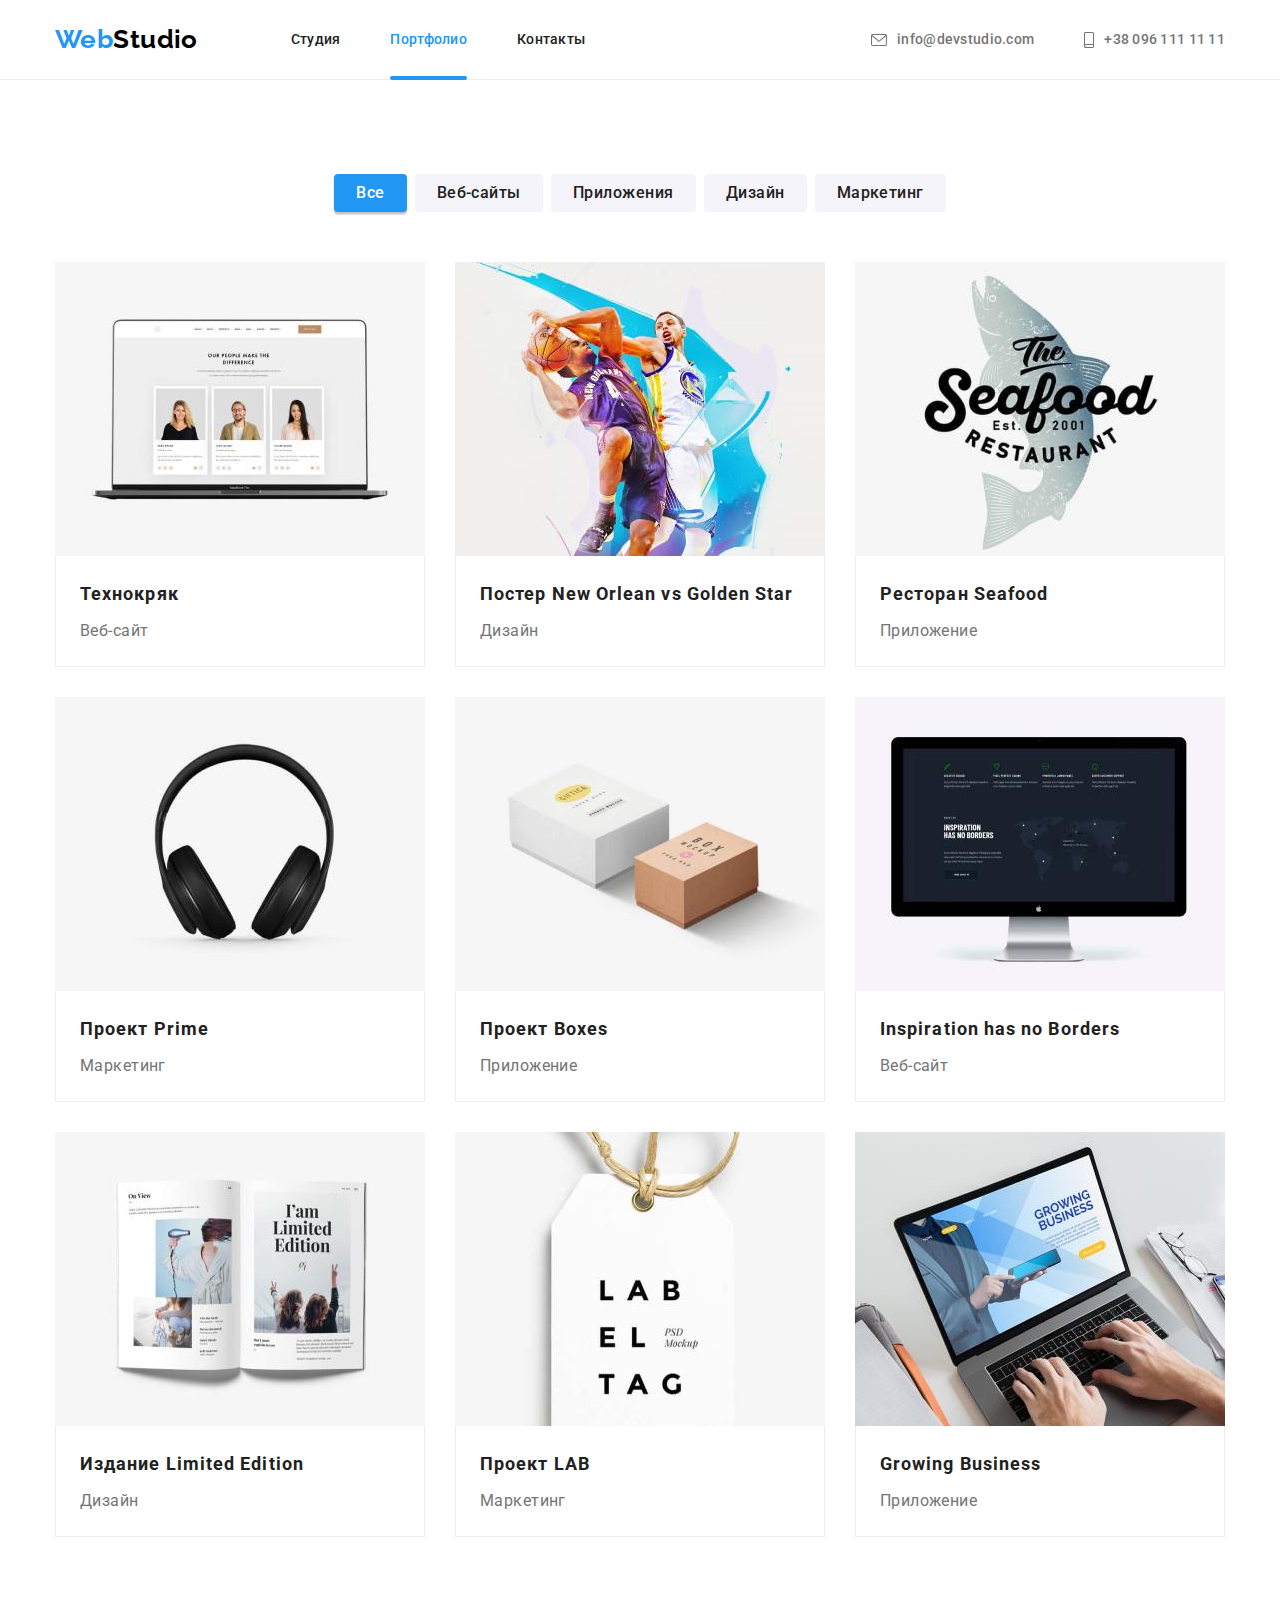
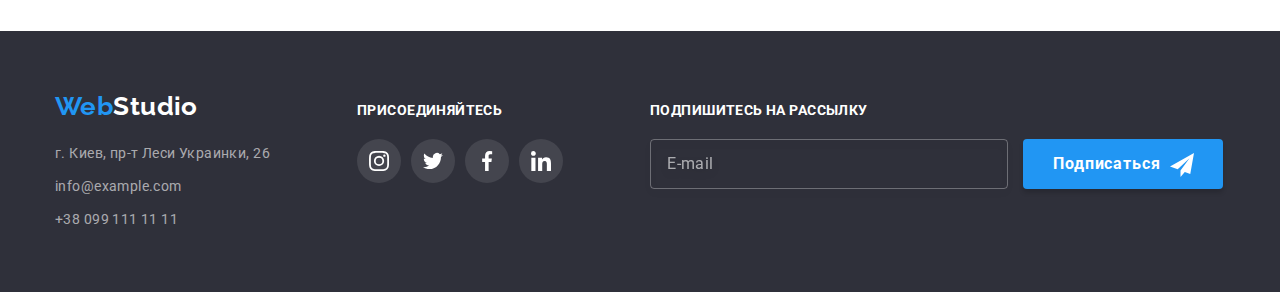
==== portfolio.html @ 91ccc80c "Layout" ====
<!DOCTYPE html>
<html lang="ru">
  <head>
    <meta charset="UTF-8" />
    <meta http-equiv="X-UA-Compatible" content="IE=edge" />
    <meta name="viewport" content="width=device-width, initial-scale=1.0" />
    <title>Портфолио</title>
    <link rel="preconnect" href="https://fonts.googleapis.com" />
    <link rel="preconnect" href="https://fonts.gstatic.com" crossorigin />
    <link
      href="https://fonts.googleapis.com/css2?family=Raleway:wght@700&family=Roboto:wght@400;500;700;900&display=swap"
      rel="stylesheet"
    />
    <link
      rel="stylesheet"
      href="https://cdnjs.cloudflare.com/ajax/libs/modern-normalize/1.0.0/modern-normalize.min.css"
    />
    <link rel="stylesheet" href="./css/main.min.css" />
  </head>

  <body>
    <!-- Header section -->
    <header class="page-header">
      <div class="container container--header">
        <nav class="navigation">
          <!-- Logo -->
          <a href="./index.html" class="logo link">Web<span class="logo--black">Studio</span></a>
          <!-- Menu -->
          <ul class="nav-menu list">
            <li class="nav-menu__item">
              <a href="./index.html" class="nav-menu__page link">Студия</a>
            </li>
            <li class="nav-menu__item">
              <a href="./portfolio.html" class="nav-menu__page nav-menu__page--current link"
                >Портфолио</a
              >
            </li>
            <li class="nav-menu__item"><a href="" class="nav-menu__page link">Контакты</a></li>
          </ul>
        </nav>
        <!-- Contacts -->
        <ul class="contacts-menu list">
          <li class="contacts-menu__item">
            <a href="mailto:info@devstudio.com" class="contacts-menu__contact link">
              <svg class="contacts-menu__icon" width="16" height="16">
                <use href="./images/icons.svg#header-mail"></use>
              </svg>
              info@devstudio.com</a
            >
          </li>
          <li class="contacts-menu__item">
            <a href="tel:+380961111111" class="contacts-menu__contact link">
              <svg class="contacts-menu__icon" width="10" height="16">
                <use href="./images/icons.svg#header-smartphone"></use>
              </svg>
              +38 096 111 11 11</a
            >
          </li>
        </ul>
      </div>
    </header>

    <!-- Main content section -->
    <main>
      <!-- Portfolio section -->
      <section class="section">
        <div class="container">
          <!-- <h1 class="section-title-hide">Наше портфолио</h1> -->
          <!-- Filters -->
          <ul class="filter list">
            <li class="filter__item">
              <button type="button" class="button filter__button current">Все</button>
            </li>
            <li class="filter__item">
              <button type="button" class="button filter__button">Веб-сайты</button>
            </li>
            <li class="filter__item">
              <button type="button" class="button filter__button">Приложения</button>
            </li>
            <li class="filter__item">
              <button type="button" class="button filter__button">Дизайн</button>
            </li>
            <li class="filter__item">
              <button type="button" class="button filter__button">Маркетинг</button>
            </li>
          </ul>
          <!-- Projects -->
          <ul class="projects-grid list">
            <li class="projects-grid__item">
              <a href="" class="project link">
                <div class="project__description">
                  <img
                    class="project__image"
                    src="./images/portfolio-1.jpg"
                    alt="Веб-сайт"
                    width="370"
                    height="294"
                  />
                  <div class="project__overlay">
                    <p class="project__text">
                      Технокряк это современная площадка распространения коронавируса. Компании
                      используют эту платформу для цифрового шпионажа и атак на защищённые сервера
                      конкурентов.
                    </p>
                  </div>
                </div>
                <div class="project__substrate">
                  <h2 class="project__name">Технокряк</h2>
                  <p class="project__type">Веб-сайт</p>
                </div>
              </a>
            </li>
            <li class="projects-grid__item">
              <a href="" class="project link">
                <div class="project__description">
                  <img
                    class="project__image"
                    src="./images/portfolio-2.jpg"
                    alt="Дизайн"
                    width="370"
                    height="294"
                  />
                  <div class="project__overlay">
                    <p class="project__text">
                      Технокряк это современная площадка распространения коронавируса. Компании
                      используют эту платформу для цифрового шпионажа и атак на защищённые сервера
                      конкурентов.
                    </p>
                  </div>
                </div>
                <div class="project__substrate">
                  <h2 class="project__name">Постер New Orlean vs Golden Star</h2>
                  <p class="project__type">Дизайн</p>
                </div>
              </a>
            </li>
            <li class="projects-grid__item">
              <a href="" class="project link">
                <div class="project__description">
                  <img
                    class="project__image"
                    src="./images/portfolio-3.jpg"
                    alt="Приложение"
                    width="370"
                    height="294"
                  />
                  <div class="project__overlay">
                    <p class="project__text">
                      Технокряк это современная площадка распространения коронавируса. Компании
                      используют эту платформу для цифрового шпионажа и атак на защищённые сервера
                      конкурентов.
                    </p>
                  </div>
                </div>
                <div class="project__substrate">
                  <h2 class="project__name">Ресторан Seafood</h2>
                  <p class="project__type">Приложение</p>
                </div>
              </a>
            </li>
            <li class="projects-grid__item">
              <a href="" class="project link">
                <div class="project__description">
                  <img
                    class="project__image"
                    src="./images/portfolio-4.jpg"
                    alt="Маркетинг"
                    width="370"
                    height="294"
                  />
                  <div class="project__overlay">
                    <p class="project__text">
                      Технокряк это современная площадка распространения коронавируса. Компании
                      используют эту платформу для цифрового шпионажа и атак на защищённые сервера
                      конкурентов.
                    </p>
                  </div>
                </div>
                <div class="project__substrate">
                  <h2 class="project__name">Проект Prime</h2>
                  <p class="project__type">Маркетинг</p>
                </div>
              </a>
            </li>
            <li class="projects-grid__item">
              <a href="" class="project link">
                <div class="project__description">
                  <img
                    class="project__image"
                    src="./images/portfolio-5.jpg"
                    alt="Приложение"
                    width="370"
                    height="294"
                  />
                  <div class="project__overlay">
                    <p class="project__text">
                      Технокряк это современная площадка распространения коронавируса. Компании
                      используют эту платформу для цифрового шпионажа и атак на защищённые сервера
                      конкурентов.
                    </p>
                  </div>
                </div>
                <div class="project__substrate">
                  <h2 class="project__name">Проект Boxes</h2>
                  <p class="project__type">Приложение</p>
                </div>
              </a>
            </li>
            <li class="projects-grid__item">
              <a href="" class="project link">
                <div class="project__description">
                  <img
                    class="project__image"
                    src="./images/portfolio-6.jpg"
                    alt="Веб-сайт"
                    width="370"
                    height="294"
                  />
                  <div class="project__overlay">
                    <p class="project__text">
                      Технокряк это современная площадка распространения коронавируса. Компании
                      используют эту платформу для цифрового шпионажа и атак на защищённые сервера
                      конкурентов.
                    </p>
                  </div>
                </div>
                <div class="project__substrate">
                  <h2 class="project__name">Inspiration has no Borders</h2>
                  <p class="project__type">Веб-сайт</p>
                </div>
              </a>
            </li>
            <li class="projects-grid__item">
              <a href="" class="project link">
                <div class="project__description">
                  <img
                    class="project__image"
                    src="./images/portfolio-7.jpg"
                    alt="Дизайн"
                    width="370"
                    height="294"
                  />
                  <div class="project__overlay">
                    <p class="project__text">
                      Технокряк это современная площадка распространения коронавируса. Компании
                      используют эту платформу для цифрового шпионажа и атак на защищённые сервера
                      конкурентов.
                    </p>
                  </div>
                </div>
                <div class="project__substrate">
                  <h2 class="project__name">Издание Limited Edition</h2>
                  <p class="project__type">Дизайн</p>
                </div>
              </a>
            </li>
            <li class="projects-grid__item">
              <a href="" class="project link">
                <div class="project__description">
                  <img
                    class="project__image"
                    src="./images/portfolio-8.jpg"
                    alt="Маркетинг"
                    width="370"
                    height="294"
                  />
                  <div class="project__overlay">
                    <p class="project__text">
                      Технокряк это современная площадка распространения коронавируса. Компании
                      используют эту платформу для цифрового шпионажа и атак на защищённые сервера
                      конкурентов.
                    </p>
                  </div>
                </div>
                <div class="project__substrate">
                  <h2 class="project__name">Проект LAB</h2>
                  <p class="project__type">Маркетинг</p>
                </div>
              </a>
            </li>
            <li class="projects-grid__item">
              <a href="" class="project link">
                <div class="project__description">
                  <img
                    class="project__image"
                    src="./images/portfolio-9.jpg"
                    alt="Приложение"
                    width="370"
                    height="294"
                  />
                  <div class="project__overlay">
                    <p class="project__text">
                      Технокряк это современная площадка распространения коронавируса. Компании
                      используют эту платформу для цифрового шпионажа и атак на защищённые сервера
                      конкурентов.
                    </p>
                  </div>
                </div>
                <div class="project__substrate">
                  <h2 class="project__name">Growing Business</h2>
                  <p class="project__type">Приложение</p>
                </div>
              </a>
            </li>
          </ul>
        </div>
      </section>
    </main>

    <!-- Footer section -->
    <footer class="page-footer">
      <div class="container">
        <div class="footer">
          <div class="footer-grid">
            <!-- Logo -->
            <a href="./index.html" class="logo logo--footer link"
              >Web<span class="logo--white">Studio</span></a
            >
            <!-- Contact information-->
            <address>
              <ul class="address list">
                <li class="address__item">
                  <a
                    href="https://goo.gl/maps/vCiYrMbjBU7yePGX8"
                    target="_blank"
                    rel="noopener noreferrer"
                    class="address__contact link"
                    >г. Киев, пр-т Леси Украинки, 26</a
                  >
                </li>
                <li class="address__item">
                  <a href="mailto:info@example.com" class="address__contact link"
                    >info@example.com</a
                  >
                </li>
                <li class="address__item">
                  <a href="tel:+380991111111" class="address__contact link">+38 099 111 11 11</a>
                </li>
              </ul>
            </address>
          </div>

          <div class="footer-grid">
            <b class="footer__heading">Присоединяйтесь</b>
            <ul class="social-footer list">
              <li class="social-footer__item">
                <a
                  href="https://www.instagram.com/"
                  target="_blank"
                  rel="noopener noreferrer"
                  class="social-footer__link"
                  aria-label="Ссылка на Instagram"
                >
                  <svg class="social-footer__icon" width="20" height="20">
                    <use href="./images/icons.svg#instagram"></use>
                  </svg>
                </a>
              </li>
              <li class="social-footer__item">
                <a
                  href="https://twitter.com/"
                  target="_blank"
                  rel="noopener noreferrer"
                  class="social-footer__link"
                  aria-label="Ссылка на Twitter"
                >
                  <svg class="social-footer__icon" width="20" height="20">
                    <use href="./images/icons.svg#twitter"></use>
                  </svg>
                </a>
              </li>
              <li class="social-footer__item">
                <a
                  href="https://www.facebook.com/"
                  target="_blank"
                  rel="noopener noreferrer"
                  class="social-footer__link"
                  aria-label="Ссылка на Facebook"
                >
                  <svg class="social-footer__icon" width="20" height="20">
                    <use href="./images/icons.svg#facebook"></use>
                  </svg>
                </a>
              </li>
              <li class="social-footer__item">
                <a
                  href="https://www.linkedin.com/"
                  target="_blank"
                  rel="noopener noreferrer"
                  class="social-footer__link"
                  aria-label="Ссылка на LinkedIn"
                >
                  <svg class="social-footer__icon" width="20" height="20">
                    <use href="./images/icons.svg#linkedin"></use>
                  </svg>
                </a>
              </li>
            </ul>
          </div>

          <div class="footer-grid">
            <b class="footer__heading">Подпишитесь на рассылку</b>
            <form name="footer-portfolio" class="footer-form">
              <input
                type="email"
                class="footer-form__input"
                name="user-email"
                placeholder="E-mail"
              />
              <button type="submit" class="button button__primary">
                Подписаться
                <svg class="button__icon" width="24" height="24">
                  <use href="./images/icons.svg#button-send"></use>
                </svg>
              </button>
            </form>
          </div>
        </div>
      </div>
    </footer>
  </body>
</html>
---- css/main.min.css ----
body{background-color:#fff;color:#757575;font-family:'Roboto', sans-serif;font-size:14px;letter-spacing:0.03em}textarea{resize:none}h1,h2,h3,h4,h5,h6,p{margin:0}html{-webkit-box-sizing:border-box;box-sizing:border-box}*,*::after,*::before{-webkit-box-sizing:inherit;box-sizing:inherit}img{display:block;max-width:100%;height:auto}address{font-style:normal}.link{text-decoration:none;color:inherit}.section{padding-top:94px;padding-bottom:94px}.section--small{padding-top:0}.section--background{background-color:#f5f4fa}.container{width:1200px;padding-left:15px;padding-right:15px;margin-left:auto;margin-right:auto}.list{list-style:none;padding:0;margin:0}.section__title{margin-bottom:50px;color:#212121;font-weight:700;font-size:36px;line-height:1.17;text-align:center}.logo{color:#2196f3;font-family:'Raleway', sans-serif;font-weight:700;font-size:26px;line-height:1.2}.logo--black{color:#000}.logo--white{color:#fff}.logo--footer{display:block;margin-bottom:20px}.container--header,.navigation,.nav-menu,.contacts-menu{display:-webkit-box;display:-ms-flexbox;display:flex;-webkit-box-align:center;-ms-flex-align:center;align-items:center}.nav-menu{margin-left:93px}.contacts-menu{margin-left:auto}.nav-menu__item:not(:last-child),.contacts-menu__item:not(:last-child){margin-right:50px}.nav-menu__page,.contacts-menu__contact{display:-webkit-inline-box;display:-ms-inline-flexbox;display:inline-flex;padding-top:32px;padding-bottom:31px;color:#212121;font-weight:500;font-size:14px;line-height:1.14;letter-spacing:0.02em;-webkit-transition:color 250ms cubic-bezier(0.4, 0, 0.2, 1);transition:color 250ms cubic-bezier(0.4, 0, 0.2, 1)}.contacts-menu__contact{color:#757575}.contacts-menu__icon{fill:currentColor;margin-right:10px}.nav-menu__page:hover,.nav-menu__page:focus,.nav-menu__page--current,.contacts-menu__contact:hover,.contacts-menu__contact:focus{color:#2196f3}.nav-menu__page{position:relative}.nav-menu__page--current::after{content:'';position:absolute;bottom:-1px;width:100%;background-color:#2196f3;border:2px solid #2196f3;border-radius:2px}.page-header{border-bottom:1px solid #ececec}.page-footer{padding-top:60px;padding-bottom:60px;background-color:#2f303a}.footer{display:-webkit-box;display:-ms-flexbox;display:flex;-ms-flex-wrap:wrap;flex-wrap:wrap;margin-top:-12px;margin-left:-87px;-webkit-box-align:baseline;-ms-flex-align:baseline;align-items:baseline}.address__contact{color:rgba(255,255,255,0.6);font-weight:400;font-size:14px;line-height:1.71;-webkit-transition:color 250ms cubic-bezier(0.4, 0, 0.2, 1);transition:color 250ms cubic-bezier(0.4, 0, 0.2, 1)}.address__contact:hover,.address__contact:focus{color:#fff}.address__item:not(:last-child){margin-bottom:9px}.footer-grid{margin-top:12px;margin-left:87px}.footer__heading{display:-webkit-box;display:-ms-flexbox;display:flex;margin-bottom:20px;color:#fff;font-weight:700;line-height:1.33;text-transform:uppercase}.social-footer{display:-webkit-box;display:-ms-flexbox;display:flex}.social-footer__item+.social-footer__item{margin-left:10px}.social-footer__link{display:-webkit-box;display:-ms-flexbox;display:flex;-webkit-box-pack:center;-ms-flex-pack:center;justify-content:center;-webkit-box-align:center;-ms-flex-align:center;align-items:center;width:44px;height:44px;background-color:rgba(255,255,255,0.1);color:#fff;border-radius:50%;-webkit-transition:background-color 250ms cubic-bezier(0.4, 0, 0.2, 1),color 250ms cubic-bezier(0.4, 0, 0.2, 1);transition:background-color 250ms cubic-bezier(0.4, 0, 0.2, 1),color 250ms cubic-bezier(0.4, 0, 0.2, 1)}.social-footer__link:hover,.social-footer__link:focus{background-color:#2196f3;color:#fff}.social-footer__icon{fill:currentColor}.footer-form__input{margin:0 12px 0 0;padding:14px 16px;width:358px;background-color:transparent;border:1px solid rgba(255,255,255,0.3);-webkit-filter:drop-shadow(0px 4px 4px rgba(0,0,0,0.15));filter:drop-shadow(0px 4px 4px rgba(0,0,0,0.15));border-radius:4px;font-size:16px;line-height:1.25;letter-spacing:0.03em;color:#fff;-webkit-transition:border-color 250ms cubic-bezier(0.4, 0, 0.2, 1);transition:border-color 250ms cubic-bezier(0.4, 0, 0.2, 1)}.footer-form__input::-webkit-input-placeholder{color:rgba(255,255,255,0.6)}.footer-form__input:-ms-input-placeholder{color:rgba(255,255,255,0.6)}.footer-form__input::-ms-input-placeholder{color:rgba(255,255,255,0.6)}.footer-form__input::placeholder{color:rgba(255,255,255,0.6)}.footer-form__input:hover,.footer-form__input:focus{outline:none;border-color:#fff}.button{font-family:inherit;letter-spacing:0.03em;cursor:pointer;border:none;border-radius:4px}.button__primary{padding:10px 0;width:200px;background-color:#2196f3;color:#fff;font-weight:700;font-size:16px;line-height:1.87;letter-spacing:0.06em;-webkit-box-shadow:0px 4px 4px rgba(0,0,0,0.15);box-shadow:0px 4px 4px rgba(0,0,0,0.15);-webkit-transition:background-color 250ms cubic-bezier(0.4, 0, 0.2, 1);transition:background-color 250ms cubic-bezier(0.4, 0, 0.2, 1)}.button__primary:hover,.button__primary:focus{background-color:#188ce8}.button__primary--center{display:block;margin:auto}.button__icon{margin-left:4px;vertical-align:middle;fill:currentColor}.filter{display:-webkit-box;display:-ms-flexbox;display:flex;-webkit-box-pack:center;-ms-flex-pack:center;justify-content:center;margin-bottom:50px}.filter__item+.filter__item{margin-left:8px}.filter__button{padding:6px 22px;background-color:#f5f4fa;color:#212121;font-weight:500;font-size:16px;line-height:1.62;-webkit-transition:background-color 250ms cubic-bezier(0.4, 0, 0.2, 1),color 250ms cubic-bezier(0.4, 0, 0.2, 1),-webkit-box-shadow 250ms cubic-bezier(0.4, 0, 0.2, 1);transition:background-color 250ms cubic-bezier(0.4, 0, 0.2, 1),color 250ms cubic-bezier(0.4, 0, 0.2, 1),-webkit-box-shadow 250ms cubic-bezier(0.4, 0, 0.2, 1);transition:background-color 250ms cubic-bezier(0.4, 0, 0.2, 1),color 250ms cubic-bezier(0.4, 0, 0.2, 1),box-shadow 250ms cubic-bezier(0.4, 0, 0.2, 1);transition:background-color 250ms cubic-bezier(0.4, 0, 0.2, 1),color 250ms cubic-bezier(0.4, 0, 0.2, 1),box-shadow 250ms cubic-bezier(0.4, 0, 0.2, 1),-webkit-box-shadow 250ms cubic-bezier(0.4, 0, 0.2, 1)}.filter__button:hover,.filter__button:focus,.filter__button.current{background-color:#2196f3;color:#fff;-webkit-box-shadow:0px 3px 1px rgba(0,0,0,0.1),0px 1px 2px rgba(0,0,0,0.08),0px 2px 2px rgba(0,0,0,0.12);box-shadow:0px 3px 1px rgba(0,0,0,0.1),0px 1px 2px rgba(0,0,0,0.08),0px 2px 2px rgba(0,0,0,0.12)}.hero{padding-top:200px;padding-bottom:200px;height:600px;margin-left:auto;margin-right:auto;text-align:center;background-color:#2f303a;background-image:-webkit-gradient(linear, left top, right top, from(rgba(47,48,58,0.4)), to(rgba(47,48,58,0.4))),url(../images/hero.jpg);background-image:linear-gradient(to right, rgba(47,48,58,0.4), rgba(47,48,58,0.4)),url(../images/hero.jpg);background-repeat:no-repeat;background-position:center;background-size:cover}.hero__title{margin-bottom:30px;color:#fff;font-weight:900;font-size:44px;line-height:1.36;letter-spacing:0.06em;text-transform:uppercase}.benefits{display:-webkit-box;display:-ms-flexbox;display:flex;-ms-flex-wrap:wrap;flex-wrap:wrap;margin-left:-30px;margin-top:-30px}.benefits__item{-ms-flex-preferred-size:calc(100% / 4 - 30px);flex-basis:calc(100% / 4 - 30px);margin-left:30px;margin-top:30px}.benefits__icon{display:-webkit-box;display:-ms-flexbox;display:flex;-webkit-box-pack:center;-ms-flex-pack:center;justify-content:center;-webkit-box-align:center;-ms-flex-align:center;align-items:center;height:120px;margin-bottom:30px;background-color:#f5f4fa;border-radius:4px}.benefits__title{margin-bottom:10px;color:#212121;font-weight:700;font-size:14px;line-height:1.14;text-transform:uppercase}.benefits__description{line-height:1.71}.services{display:-webkit-box;display:-ms-flexbox;display:flex;-ms-flex-wrap:wrap;flex-wrap:wrap;margin-left:-30px;margin-top:-30px}.services__item{-ms-flex-preferred-size:calc(100% / 3 - 30px);flex-basis:calc(100% / 3 - 30px);margin-left:30px;margin-top:30px;position:relative}.services__description{position:absolute;bottom:0;width:100%;text-align:center;padding-top:27px;padding-bottom:27px;font-weight:700;line-height:1.14;text-transform:uppercase;background-color:rgba(47,48,58,0.8);color:#fff}.team{display:-webkit-box;display:-ms-flexbox;display:flex;-ms-flex-wrap:wrap;flex-wrap:wrap;margin-left:-30px;margin-top:-30px}.team__item{-ms-flex-preferred-size:calc(100% / 4 - 30px);flex-basis:calc(100% / 4 - 30px);margin-left:30px;margin-top:30px;padding-bottom:30px;background-color:#fff;-webkit-box-shadow:0px 1px 3px rgba(0,0,0,0.12),0px 1px 1px rgba(0,0,0,0.14),0px 2px 1px rgba(0,0,0,0.2);box-shadow:0px 1px 3px rgba(0,0,0,0.12),0px 1px 1px rgba(0,0,0,0.14),0px 2px 1px rgba(0,0,0,0.2);border-radius:0px 0px 4px 4px}.team__image{margin-bottom:30px}.team__name,.team__position{font-size:16px;line-height:1.19;text-align:center}.team__name{margin-bottom:10px;color:#212121;font-weight:500}.team__position{margin-bottom:16px}.social-team{display:-webkit-box;display:-ms-flexbox;display:flex;-webkit-box-pack:center;-ms-flex-pack:center;justify-content:center}.social-team__item+.social-team__item{margin-left:10px}.social-team__link{display:-webkit-box;display:-ms-flexbox;display:flex;-webkit-box-pack:center;-ms-flex-pack:center;justify-content:center;-webkit-box-align:center;-ms-flex-align:center;align-items:center;width:44px;height:44px;background-color:#fff;color:#afb1b8;border-radius:50%;-webkit-transition:background-color 250ms cubic-bezier(0.4, 0, 0.2, 1),color 250ms cubic-bezier(0.4, 0, 0.2, 1);transition:background-color 250ms cubic-bezier(0.4, 0, 0.2, 1),color 250ms cubic-bezier(0.4, 0, 0.2, 1)}.social-team__link:hover,.social-team__link:focus{background-color:#2196f3;color:#fff}.social-team__icon{fill:currentColor}.clients{display:-webkit-box;display:-ms-flexbox;display:flex;-ms-flex-wrap:wrap;flex-wrap:wrap;margin-left:-30px;margin-top:-30px}.clients__item{-ms-flex-preferred-size:calc(100% / 6 - 30px);flex-basis:calc(100% / 6 - 30px);margin-left:30px;margin-top:30px}.clients__link{display:-webkit-inline-box;display:-ms-inline-flexbox;display:inline-flex;-webkit-box-pack:center;-ms-flex-pack:center;justify-content:center;-webkit-box-align:center;-ms-flex-align:center;align-items:center;width:170px;height:92px;color:#afb1b8;border:1px solid #afb1b8;border-radius:4px;-webkit-transition:border 250ms cubic-bezier(0.4, 0, 0.2, 1),color 250ms cubic-bezier(0.4, 0, 0.2, 1);transition:border 250ms cubic-bezier(0.4, 0, 0.2, 1),color 250ms cubic-bezier(0.4, 0, 0.2, 1)}.clients__link:hover,.clients__link:focus{border:1px solid #2196f3;color:#2196f3}.clients__icon{fill:currentColor}.backdrop{position:fixed;top:0;left:0;width:100%;height:100%;background-color:rgba(0,0,0,0.2);opacity:1;-webkit-transition:opacity 250ms cubic-bezier(0.4, 0, 0.2, 1);transition:opacity 250ms cubic-bezier(0.4, 0, 0.2, 1)}.backdrop.is-hidden{visibility:visible;opacity:0;pointer-events:none}.modal{padding:40px;position:absolute;top:50%;left:50%;min-width:528px;min-height:581px;background-color:#fff;-webkit-box-shadow:0px 1px 3px rgba(0,0,0,0.12),0px 1px 1px rgba(0,0,0,0.14),0px 2px 1px rgba(0,0,0,0.2);box-shadow:0px 1px 3px rgba(0,0,0,0.12),0px 1px 1px rgba(0,0,0,0.14),0px 2px 1px rgba(0,0,0,0.2);border-radius:4px;-webkit-transform:translate(-50%, -50%) scale(1);transform:translate(-50%, -50%) scale(1);-webkit-transition:-webkit-transform 250ms cubic-bezier(0.4, 0, 0.2, 1);transition:-webkit-transform 250ms cubic-bezier(0.4, 0, 0.2, 1);transition:transform 250ms cubic-bezier(0.4, 0, 0.2, 1);transition:transform 250ms cubic-bezier(0.4, 0, 0.2, 1), -webkit-transform 250ms cubic-bezier(0.4, 0, 0.2, 1)}.backdrop.is-hidden .modal{-webkit-transform:translate(-50%, -50%) scale(0.8);transform:translate(-50%, -50%) scale(0.8)}.button-close{position:absolute;top:8px;right:8px;padding:0;display:-webkit-box;display:-ms-flexbox;display:flex;-webkit-box-pack:center;-ms-flex-pack:center;justify-content:center;-webkit-box-align:center;-ms-flex-align:center;align-items:center;width:30px;height:30px;background-color:#fff;color:#000;border:1px solid rgba(0,0,0,0.1);border-radius:15px;cursor:pointer;-webkit-transition:color 250ms cubic-bezier(0.4, 0, 0.2, 1);transition:color 250ms cubic-bezier(0.4, 0, 0.2, 1)}.button-close__icon{fill:currentColor}.button-close:hover,.button-close:focus{color:#2196f3}.form__title{margin-bottom:30px;font-weight:700;font-size:20px;line-height:0.87;text-align:center;color:#212121}.form__field{display:block;position:relative}.form__icon{position:absolute;top:50%;left:12px;-webkit-transform:translateY(-50%);transform:translateY(-50%);fill:#212121;-webkit-transition:fill 250ms cubic-bezier(0.4, 0, 0.2, 1);transition:fill 250ms cubic-bezier(0.4, 0, 0.2, 1)}.form__input:hover+.form__icon,.form__input:focus+.form__icon{fill:#2196f3}.form__label{position:absolute;top:-16px;font-size:12px;line-height:0.87;letter-spacing:0.01em}.form__input{display:block;width:100%;margin:0 0 29px 0;padding:11px 16px 11px 40px;border:1px solid rgba(33,33,33,0.2);border-radius:4px;line-height:0.87;letter-spacing:0.01em;color:#212121;-webkit-transition:border-color 250ms cubic-bezier(0.4, 0, 0.2, 1);transition:border-color 250ms cubic-bezier(0.4, 0, 0.2, 1)}.form__input:hover,.form__input:focus{outline:none;border-color:#2196f3}.form__textarea{padding-left:16px;margin-bottom:24px}.form__textarea::-webkit-input-placeholder{color:rgba(117,117,117,0.5)}.form__textarea:-ms-input-placeholder{color:rgba(117,117,117,0.5)}.form__textarea::-ms-input-placeholder{color:rgba(117,117,117,0.5)}.form__textarea::placeholder{color:rgba(117,117,117,0.5)}.form__checkbox{display:-webkit-box;display:-ms-flexbox;display:flex;-webkit-box-pack:center;-ms-flex-pack:center;justify-content:center;-webkit-box-align:center;-ms-flex-align:center;align-items:center;margin-bottom:34px}.form__checkmark{-webkit-appearance:none;-moz-appearance:none;appearance:none}.form__check-icon{width:16px;height:16px;margin-right:7px;fill:none;border:2px solid #212121;border-radius:2px;-webkit-transition:border-color 250ms cubic-bezier(0.4, 0, 0.2, 1),background-color 250ms cubic-bezier(0.4, 0, 0.2, 1),fill 250ms cubic-bezier(0.4, 0, 0.2, 1);transition:border-color 250ms cubic-bezier(0.4, 0, 0.2, 1),background-color 250ms cubic-bezier(0.4, 0, 0.2, 1),fill 250ms cubic-bezier(0.4, 0, 0.2, 1)}.form__checkmark:focus+.form__check-icon,.form__checkmark:checked:focus+.form__check-icon{outline:2px solid #212121}.form__checkmark:checked+.form__check-icon{background-color:#2196f3;border-color:#2196f3;fill:#fff;outline:none}.form__terms{color:#2196f3;-webkit-transition:color 250ms cubic-bezier(0.4, 0, 0.2, 1);transition:color 250ms cubic-bezier(0.4, 0, 0.2, 1)}.projects-grid{display:-webkit-box;display:-ms-flexbox;display:flex;-ms-flex-wrap:wrap;flex-wrap:wrap;margin-left:-30px;margin-top:-30px}.projects-grid__item{-ms-flex-preferred-size:calc(100% / 3 - 30px);flex-basis:calc(100% / 3 - 30px);margin-left:30px;margin-top:30px;-webkit-transition:-webkit-box-shadow 250ms cubic-bezier(0.4, 0, 0.2, 1);transition:-webkit-box-shadow 250ms cubic-bezier(0.4, 0, 0.2, 1);transition:box-shadow 250ms cubic-bezier(0.4, 0, 0.2, 1);transition:box-shadow 250ms cubic-bezier(0.4, 0, 0.2, 1), -webkit-box-shadow 250ms cubic-bezier(0.4, 0, 0.2, 1)}.project{display:block}.projects-grid__item:hover,.project:focus{-webkit-box-shadow:0px 1px 1px rgba(0,0,0,0.12),0px 4px 4px rgba(0,0,0,0.06),1px 4px 6px rgba(0,0,0,0.16);box-shadow:0px 1px 1px rgba(0,0,0,0.12),0px 4px 4px rgba(0,0,0,0.06),1px 4px 6px rgba(0,0,0,0.16)}.project__description{position:relative;overflow:hidden}.project__overlay{position:absolute;top:0;left:0;width:100%;height:100%;background-color:rgba(33,150,243,0.9);-webkit-transform:translateY(101%);transform:translateY(101%);-webkit-transition:-webkit-transform 250ms cubic-bezier(0.4, 0, 0.2, 1);transition:-webkit-transform 250ms cubic-bezier(0.4, 0, 0.2, 1);transition:transform 250ms cubic-bezier(0.4, 0, 0.2, 1);transition:transform 250ms cubic-bezier(0.4, 0, 0.2, 1), -webkit-transform 250ms cubic-bezier(0.4, 0, 0.2, 1)}.projects-grid__item:hover .project__overlay,.project:focus .project__overlay{-webkit-transform:translateY(0);transform:translateY(0)}.project__text{position:absolute;top:50%;left:50%;-webkit-transform:translate(-50%, -50%);transform:translate(-50%, -50%);width:322px;font-weight:400;font-size:18px;line-height:1.56;color:#fff}.project__substrate{background-color:#fff;padding:20px 24px;border:1px solid #eeeeee;border-top:0}.project__name{margin-bottom:4px;color:#212121;font-weight:700;font-size:18px;line-height:2;letter-spacing:0.06em}.project__type{color:#757575;font-weight:400;font-size:16px;line-height:1.87}
/*# sourceMappingURL=main.min.css.map */
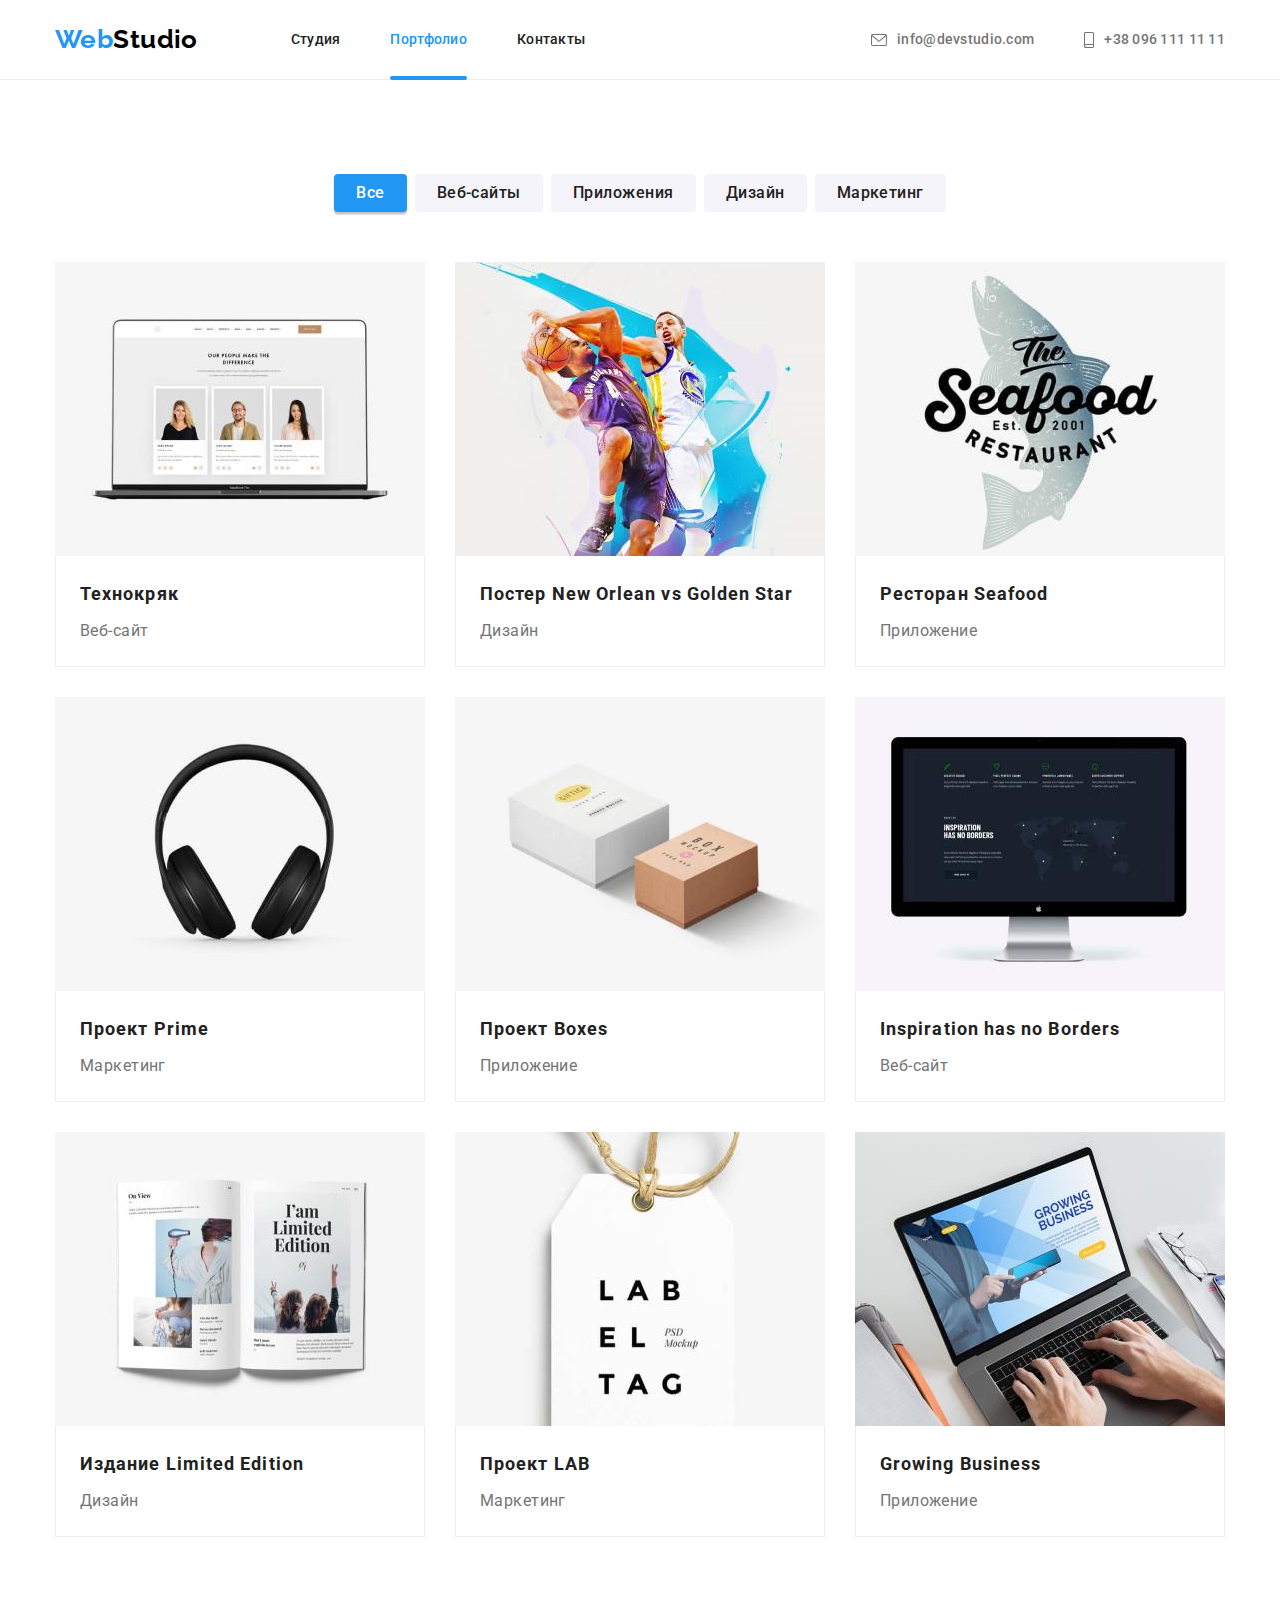
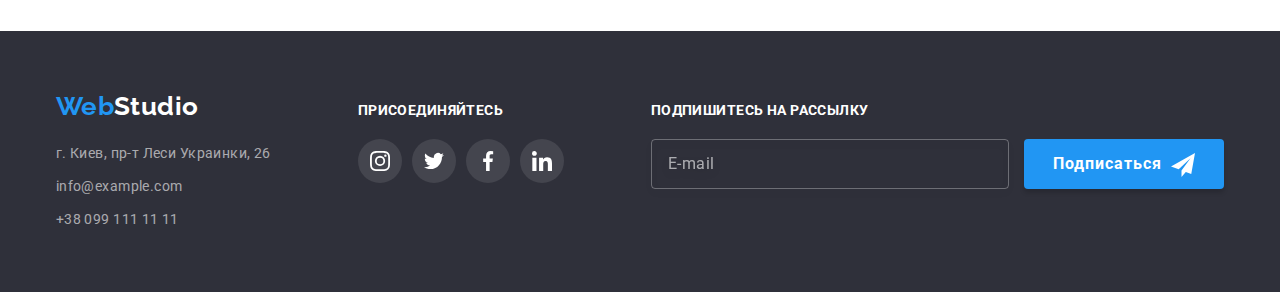
==== commit df4e4d8f: "Test-12" ====
--- a/portfolio.html
+++ b/portfolio.html
@@ -57,6 +57,106 @@
             >
           </li>
         </ul>
+
+        <!-- Mobile menu -->
+        <button class="menu-toggle js-open-menu" aria-expanded="false" aria-controls="mobile-menu">
+          <svg
+            class="nav-menu__button-menu"
+            width="40"
+            height="40"
+            aria-label="Переключатель мобильного меню"
+          >
+            <use class="menu-toggle__icon--open" href="./images/icons.svg#menu-open"></use>
+          </svg>
+        </button>
+
+        <div class="nav-menu-mobile js-menu-container" id="mobile-menu">
+          <button class="menu-toggle menu-toggle--close js-close-menu">
+            <svg
+              class="menu-toggle__icon--close"
+              width="40"
+              height="40"
+              aria-label="Переключатель мобильного меню"
+            >
+              <use class="nav-menu__button-menu--close" href="./images/icons.svg#menu-close"></use>
+            </svg>
+          </button>
+
+          <ul class="mobile-menu">
+            <li>
+              <a href="./index.html" class="mobile-menu__item">Студия</a>
+            </li>
+            <li>
+              <a href="./portfolio.html" class="mobile-menu__item mobile-menu__item--current"
+                >Портфолио</a
+              >
+            </li>
+            <li><a href="" class="mobile-menu__item">Контакты</a></li>
+          </ul>
+
+          <div class="mobile-contacts">
+            <ul class="mobile-contacts__communication">
+              <li>
+                <a href="tel:+380961111111" class="mobile-contacts__communication__item">
+                  +38 096 111 11 11</a
+                >
+              </li>
+              <li>
+                <a
+                  href="mailto:info@devstudio.com"
+                  class="
+                    mobile-contacts__communication__item mobile-contacts__communication__item--mail
+                  "
+                >
+                  info@devstudio.com</a
+                >
+              </li>
+            </ul>
+
+            <ul class="mobile-contacts__social">
+              <li class="mobile-contacts__social__item">
+                <a
+                  href="https://www.instagram.com/"
+                  target="_blank"
+                  rel="noopener noreferrer"
+                  class="mobile-contacts__social__link"
+                  aria-label="Ссылка на Instagram"
+                  >Instagram
+                </a>
+              </li>
+              <li class="mobile-contacts__social__item">
+                <a
+                  href="https://twitter.com/"
+                  target="_blank"
+                  rel="noopener noreferrer"
+                  class="mobile-contacts__social__link"
+                  aria-label="Ссылка на Twitter"
+                  >Twitter
+                </a>
+              </li>
+              <li class="mobile-contacts__social__item">
+                <a
+                  href="https://www.facebook.com/"
+                  target="_blank"
+                  rel="noopener noreferrer"
+                  class="mobile-contacts__social__link"
+                  aria-label="Ссылка на Facebook"
+                  >Facebook
+                </a>
+              </li>
+              <li class="mobile-contacts__social__item">
+                <a
+                  href="https://www.linkedin.com/"
+                  target="_blank"
+                  rel="noopener noreferrer"
+                  class="mobile-contacts__social__link"
+                  aria-label="Ссылка на LinkedIn"
+                  >LinkedIn
+                </a>
+              </li>
+            </ul>
+          </div>
+        </div>
       </div>
     </header>
 
@@ -418,5 +518,7 @@
         </div>
       </div>
     </footer>
+
+    <script src="./js/mobile-menu.js"></script>
   </body>
 </html>
--- a/css/main.min.css
+++ b/css/main.min.css
@@ -1,2 +1,2 @@
-body{background-color:#fff;color:#757575;font-family:'Roboto', sans-serif;font-size:14px;letter-spacing:0.03em}textarea{resize:none}h1,h2,h3,h4,h5,h6,p{margin:0}html{-webkit-box-sizing:border-box;box-sizing:border-box}*,*::after,*::before{-webkit-box-sizing:inherit;box-sizing:inherit}img{display:block;max-width:100%;height:auto}address{font-style:normal}.link{text-decoration:none;color:inherit}.section{padding-top:94px;padding-bottom:94px}.section--small{padding-top:0}.section--background{background-color:#f5f4fa}.container{width:1200px;padding-left:15px;padding-right:15px;margin-left:auto;margin-right:auto}.list{list-style:none;padding:0;margin:0}.section__title{margin-bottom:50px;color:#212121;font-weight:700;font-size:36px;line-height:1.17;text-align:center}.logo{color:#2196f3;font-family:'Raleway', sans-serif;font-weight:700;font-size:26px;line-height:1.2}.logo--black{color:#000}.logo--white{color:#fff}.logo--footer{display:block;margin-bottom:20px}.container--header,.navigation,.nav-menu,.contacts-menu{display:-webkit-box;display:-ms-flexbox;display:flex;-webkit-box-align:center;-ms-flex-align:center;align-items:center}.nav-menu{margin-left:93px}.contacts-menu{margin-left:auto}.nav-menu__item:not(:last-child),.contacts-menu__item:not(:last-child){margin-right:50px}.nav-menu__page,.contacts-menu__contact{display:-webkit-inline-box;display:-ms-inline-flexbox;display:inline-flex;padding-top:32px;padding-bottom:31px;color:#212121;font-weight:500;font-size:14px;line-height:1.14;letter-spacing:0.02em;-webkit-transition:color 250ms cubic-bezier(0.4, 0, 0.2, 1);transition:color 250ms cubic-bezier(0.4, 0, 0.2, 1)}.contacts-menu__contact{color:#757575}.contacts-menu__icon{fill:currentColor;margin-right:10px}.nav-menu__page:hover,.nav-menu__page:focus,.nav-menu__page--current,.contacts-menu__contact:hover,.contacts-menu__contact:focus{color:#2196f3}.nav-menu__page{position:relative}.nav-menu__page--current::after{content:'';position:absolute;bottom:-1px;width:100%;background-color:#2196f3;border:2px solid #2196f3;border-radius:2px}.page-header{border-bottom:1px solid #ececec}.page-footer{padding-top:60px;padding-bottom:60px;background-color:#2f303a}.footer{display:-webkit-box;display:-ms-flexbox;display:flex;-ms-flex-wrap:wrap;flex-wrap:wrap;margin-top:-12px;margin-left:-87px;-webkit-box-align:baseline;-ms-flex-align:baseline;align-items:baseline}.address__contact{color:rgba(255,255,255,0.6);font-weight:400;font-size:14px;line-height:1.71;-webkit-transition:color 250ms cubic-bezier(0.4, 0, 0.2, 1);transition:color 250ms cubic-bezier(0.4, 0, 0.2, 1)}.address__contact:hover,.address__contact:focus{color:#fff}.address__item:not(:last-child){margin-bottom:9px}.footer-grid{margin-top:12px;margin-left:87px}.footer__heading{display:-webkit-box;display:-ms-flexbox;display:flex;margin-bottom:20px;color:#fff;font-weight:700;line-height:1.33;text-transform:uppercase}.social-footer{display:-webkit-box;display:-ms-flexbox;display:flex}.social-footer__item+.social-footer__item{margin-left:10px}.social-footer__link{display:-webkit-box;display:-ms-flexbox;display:flex;-webkit-box-pack:center;-ms-flex-pack:center;justify-content:center;-webkit-box-align:center;-ms-flex-align:center;align-items:center;width:44px;height:44px;background-color:rgba(255,255,255,0.1);color:#fff;border-radius:50%;-webkit-transition:background-color 250ms cubic-bezier(0.4, 0, 0.2, 1),color 250ms cubic-bezier(0.4, 0, 0.2, 1);transition:background-color 250ms cubic-bezier(0.4, 0, 0.2, 1),color 250ms cubic-bezier(0.4, 0, 0.2, 1)}.social-footer__link:hover,.social-footer__link:focus{background-color:#2196f3;color:#fff}.social-footer__icon{fill:currentColor}.footer-form__input{margin:0 12px 0 0;padding:14px 16px;width:358px;background-color:transparent;border:1px solid rgba(255,255,255,0.3);-webkit-filter:drop-shadow(0px 4px 4px rgba(0,0,0,0.15));filter:drop-shadow(0px 4px 4px rgba(0,0,0,0.15));border-radius:4px;font-size:16px;line-height:1.25;letter-spacing:0.03em;color:#fff;-webkit-transition:border-color 250ms cubic-bezier(0.4, 0, 0.2, 1);transition:border-color 250ms cubic-bezier(0.4, 0, 0.2, 1)}.footer-form__input::-webkit-input-placeholder{color:rgba(255,255,255,0.6)}.footer-form__input:-ms-input-placeholder{color:rgba(255,255,255,0.6)}.footer-form__input::-ms-input-placeholder{color:rgba(255,255,255,0.6)}.footer-form__input::placeholder{color:rgba(255,255,255,0.6)}.footer-form__input:hover,.footer-form__input:focus{outline:none;border-color:#fff}.button{font-family:inherit;letter-spacing:0.03em;cursor:pointer;border:none;border-radius:4px}.button__primary{padding:10px 0;width:200px;background-color:#2196f3;color:#fff;font-weight:700;font-size:16px;line-height:1.87;letter-spacing:0.06em;-webkit-box-shadow:0px 4px 4px rgba(0,0,0,0.15);box-shadow:0px 4px 4px rgba(0,0,0,0.15);-webkit-transition:background-color 250ms cubic-bezier(0.4, 0, 0.2, 1);transition:background-color 250ms cubic-bezier(0.4, 0, 0.2, 1)}.button__primary:hover,.button__primary:focus{background-color:#188ce8}.button__primary--center{display:block;margin:auto}.button__icon{margin-left:4px;vertical-align:middle;fill:currentColor}.filter{display:-webkit-box;display:-ms-flexbox;display:flex;-webkit-box-pack:center;-ms-flex-pack:center;justify-content:center;margin-bottom:50px}.filter__item+.filter__item{margin-left:8px}.filter__button{padding:6px 22px;background-color:#f5f4fa;color:#212121;font-weight:500;font-size:16px;line-height:1.62;-webkit-transition:background-color 250ms cubic-bezier(0.4, 0, 0.2, 1),color 250ms cubic-bezier(0.4, 0, 0.2, 1),-webkit-box-shadow 250ms cubic-bezier(0.4, 0, 0.2, 1);transition:background-color 250ms cubic-bezier(0.4, 0, 0.2, 1),color 250ms cubic-bezier(0.4, 0, 0.2, 1),-webkit-box-shadow 250ms cubic-bezier(0.4, 0, 0.2, 1);transition:background-color 250ms cubic-bezier(0.4, 0, 0.2, 1),color 250ms cubic-bezier(0.4, 0, 0.2, 1),box-shadow 250ms cubic-bezier(0.4, 0, 0.2, 1);transition:background-color 250ms cubic-bezier(0.4, 0, 0.2, 1),color 250ms cubic-bezier(0.4, 0, 0.2, 1),box-shadow 250ms cubic-bezier(0.4, 0, 0.2, 1),-webkit-box-shadow 250ms cubic-bezier(0.4, 0, 0.2, 1)}.filter__button:hover,.filter__button:focus,.filter__button.current{background-color:#2196f3;color:#fff;-webkit-box-shadow:0px 3px 1px rgba(0,0,0,0.1),0px 1px 2px rgba(0,0,0,0.08),0px 2px 2px rgba(0,0,0,0.12);box-shadow:0px 3px 1px rgba(0,0,0,0.1),0px 1px 2px rgba(0,0,0,0.08),0px 2px 2px rgba(0,0,0,0.12)}.hero{padding-top:200px;padding-bottom:200px;height:600px;margin-left:auto;margin-right:auto;text-align:center;background-color:#2f303a;background-image:-webkit-gradient(linear, left top, right top, from(rgba(47,48,58,0.4)), to(rgba(47,48,58,0.4))),url(../images/hero.jpg);background-image:linear-gradient(to right, rgba(47,48,58,0.4), rgba(47,48,58,0.4)),url(../images/hero.jpg);background-repeat:no-repeat;background-position:center;background-size:cover}.hero__title{margin-bottom:30px;color:#fff;font-weight:900;font-size:44px;line-height:1.36;letter-spacing:0.06em;text-transform:uppercase}.benefits{display:-webkit-box;display:-ms-flexbox;display:flex;-ms-flex-wrap:wrap;flex-wrap:wrap;margin-left:-30px;margin-top:-30px}.benefits__item{-ms-flex-preferred-size:calc(100% / 4 - 30px);flex-basis:calc(100% / 4 - 30px);margin-left:30px;margin-top:30px}.benefits__icon{display:-webkit-box;display:-ms-flexbox;display:flex;-webkit-box-pack:center;-ms-flex-pack:center;justify-content:center;-webkit-box-align:center;-ms-flex-align:center;align-items:center;height:120px;margin-bottom:30px;background-color:#f5f4fa;border-radius:4px}.benefits__title{margin-bottom:10px;color:#212121;font-weight:700;font-size:14px;line-height:1.14;text-transform:uppercase}.benefits__description{line-height:1.71}.services{display:-webkit-box;display:-ms-flexbox;display:flex;-ms-flex-wrap:wrap;flex-wrap:wrap;margin-left:-30px;margin-top:-30px}.services__item{-ms-flex-preferred-size:calc(100% / 3 - 30px);flex-basis:calc(100% / 3 - 30px);margin-left:30px;margin-top:30px;position:relative}.services__description{position:absolute;bottom:0;width:100%;text-align:center;padding-top:27px;padding-bottom:27px;font-weight:700;line-height:1.14;text-transform:uppercase;background-color:rgba(47,48,58,0.8);color:#fff}.team{display:-webkit-box;display:-ms-flexbox;display:flex;-ms-flex-wrap:wrap;flex-wrap:wrap;margin-left:-30px;margin-top:-30px}.team__item{-ms-flex-preferred-size:calc(100% / 4 - 30px);flex-basis:calc(100% / 4 - 30px);margin-left:30px;margin-top:30px;padding-bottom:30px;background-color:#fff;-webkit-box-shadow:0px 1px 3px rgba(0,0,0,0.12),0px 1px 1px rgba(0,0,0,0.14),0px 2px 1px rgba(0,0,0,0.2);box-shadow:0px 1px 3px rgba(0,0,0,0.12),0px 1px 1px rgba(0,0,0,0.14),0px 2px 1px rgba(0,0,0,0.2);border-radius:0px 0px 4px 4px}.team__image{margin-bottom:30px}.team__name,.team__position{font-size:16px;line-height:1.19;text-align:center}.team__name{margin-bottom:10px;color:#212121;font-weight:500}.team__position{margin-bottom:16px}.social-team{display:-webkit-box;display:-ms-flexbox;display:flex;-webkit-box-pack:center;-ms-flex-pack:center;justify-content:center}.social-team__item+.social-team__item{margin-left:10px}.social-team__link{display:-webkit-box;display:-ms-flexbox;display:flex;-webkit-box-pack:center;-ms-flex-pack:center;justify-content:center;-webkit-box-align:center;-ms-flex-align:center;align-items:center;width:44px;height:44px;background-color:#fff;color:#afb1b8;border-radius:50%;-webkit-transition:background-color 250ms cubic-bezier(0.4, 0, 0.2, 1),color 250ms cubic-bezier(0.4, 0, 0.2, 1);transition:background-color 250ms cubic-bezier(0.4, 0, 0.2, 1),color 250ms cubic-bezier(0.4, 0, 0.2, 1)}.social-team__link:hover,.social-team__link:focus{background-color:#2196f3;color:#fff}.social-team__icon{fill:currentColor}.clients{display:-webkit-box;display:-ms-flexbox;display:flex;-ms-flex-wrap:wrap;flex-wrap:wrap;margin-left:-30px;margin-top:-30px}.clients__item{-ms-flex-preferred-size:calc(100% / 6 - 30px);flex-basis:calc(100% / 6 - 30px);margin-left:30px;margin-top:30px}.clients__link{display:-webkit-inline-box;display:-ms-inline-flexbox;display:inline-flex;-webkit-box-pack:center;-ms-flex-pack:center;justify-content:center;-webkit-box-align:center;-ms-flex-align:center;align-items:center;width:170px;height:92px;color:#afb1b8;border:1px solid #afb1b8;border-radius:4px;-webkit-transition:border 250ms cubic-bezier(0.4, 0, 0.2, 1),color 250ms cubic-bezier(0.4, 0, 0.2, 1);transition:border 250ms cubic-bezier(0.4, 0, 0.2, 1),color 250ms cubic-bezier(0.4, 0, 0.2, 1)}.clients__link:hover,.clients__link:focus{border:1px solid #2196f3;color:#2196f3}.clients__icon{fill:currentColor}.backdrop{position:fixed;top:0;left:0;width:100%;height:100%;background-color:rgba(0,0,0,0.2);opacity:1;-webkit-transition:opacity 250ms cubic-bezier(0.4, 0, 0.2, 1);transition:opacity 250ms cubic-bezier(0.4, 0, 0.2, 1)}.backdrop.is-hidden{visibility:visible;opacity:0;pointer-events:none}.modal{padding:40px;position:absolute;top:50%;left:50%;min-width:528px;min-height:581px;background-color:#fff;-webkit-box-shadow:0px 1px 3px rgba(0,0,0,0.12),0px 1px 1px rgba(0,0,0,0.14),0px 2px 1px rgba(0,0,0,0.2);box-shadow:0px 1px 3px rgba(0,0,0,0.12),0px 1px 1px rgba(0,0,0,0.14),0px 2px 1px rgba(0,0,0,0.2);border-radius:4px;-webkit-transform:translate(-50%, -50%) scale(1);transform:translate(-50%, -50%) scale(1);-webkit-transition:-webkit-transform 250ms cubic-bezier(0.4, 0, 0.2, 1);transition:-webkit-transform 250ms cubic-bezier(0.4, 0, 0.2, 1);transition:transform 250ms cubic-bezier(0.4, 0, 0.2, 1);transition:transform 250ms cubic-bezier(0.4, 0, 0.2, 1), -webkit-transform 250ms cubic-bezier(0.4, 0, 0.2, 1)}.backdrop.is-hidden .modal{-webkit-transform:translate(-50%, -50%) scale(0.8);transform:translate(-50%, -50%) scale(0.8)}.button-close{position:absolute;top:8px;right:8px;padding:0;display:-webkit-box;display:-ms-flexbox;display:flex;-webkit-box-pack:center;-ms-flex-pack:center;justify-content:center;-webkit-box-align:center;-ms-flex-align:center;align-items:center;width:30px;height:30px;background-color:#fff;color:#000;border:1px solid rgba(0,0,0,0.1);border-radius:15px;cursor:pointer;-webkit-transition:color 250ms cubic-bezier(0.4, 0, 0.2, 1);transition:color 250ms cubic-bezier(0.4, 0, 0.2, 1)}.button-close__icon{fill:currentColor}.button-close:hover,.button-close:focus{color:#2196f3}.form__title{margin-bottom:30px;font-weight:700;font-size:20px;line-height:0.87;text-align:center;color:#212121}.form__field{display:block;position:relative}.form__icon{position:absolute;top:50%;left:12px;-webkit-transform:translateY(-50%);transform:translateY(-50%);fill:#212121;-webkit-transition:fill 250ms cubic-bezier(0.4, 0, 0.2, 1);transition:fill 250ms cubic-bezier(0.4, 0, 0.2, 1)}.form__input:hover+.form__icon,.form__input:focus+.form__icon{fill:#2196f3}.form__label{position:absolute;top:-16px;font-size:12px;line-height:0.87;letter-spacing:0.01em}.form__input{display:block;width:100%;margin:0 0 29px 0;padding:11px 16px 11px 40px;border:1px solid rgba(33,33,33,0.2);border-radius:4px;line-height:0.87;letter-spacing:0.01em;color:#212121;-webkit-transition:border-color 250ms cubic-bezier(0.4, 0, 0.2, 1);transition:border-color 250ms cubic-bezier(0.4, 0, 0.2, 1)}.form__input:hover,.form__input:focus{outline:none;border-color:#2196f3}.form__textarea{padding-left:16px;margin-bottom:24px}.form__textarea::-webkit-input-placeholder{color:rgba(117,117,117,0.5)}.form__textarea:-ms-input-placeholder{color:rgba(117,117,117,0.5)}.form__textarea::-ms-input-placeholder{color:rgba(117,117,117,0.5)}.form__textarea::placeholder{color:rgba(117,117,117,0.5)}.form__checkbox{display:-webkit-box;display:-ms-flexbox;display:flex;-webkit-box-pack:center;-ms-flex-pack:center;justify-content:center;-webkit-box-align:center;-ms-flex-align:center;align-items:center;margin-bottom:34px}.form__checkmark{-webkit-appearance:none;-moz-appearance:none;appearance:none}.form__check-icon{width:16px;height:16px;margin-right:7px;fill:none;border:2px solid #212121;border-radius:2px;-webkit-transition:border-color 250ms cubic-bezier(0.4, 0, 0.2, 1),background-color 250ms cubic-bezier(0.4, 0, 0.2, 1),fill 250ms cubic-bezier(0.4, 0, 0.2, 1);transition:border-color 250ms cubic-bezier(0.4, 0, 0.2, 1),background-color 250ms cubic-bezier(0.4, 0, 0.2, 1),fill 250ms cubic-bezier(0.4, 0, 0.2, 1)}.form__checkmark:focus+.form__check-icon,.form__checkmark:checked:focus+.form__check-icon{outline:2px solid #212121}.form__checkmark:checked+.form__check-icon{background-color:#2196f3;border-color:#2196f3;fill:#fff;outline:none}.form__terms{color:#2196f3;-webkit-transition:color 250ms cubic-bezier(0.4, 0, 0.2, 1);transition:color 250ms cubic-bezier(0.4, 0, 0.2, 1)}.projects-grid{display:-webkit-box;display:-ms-flexbox;display:flex;-ms-flex-wrap:wrap;flex-wrap:wrap;margin-left:-30px;margin-top:-30px}.projects-grid__item{-ms-flex-preferred-size:calc(100% / 3 - 30px);flex-basis:calc(100% / 3 - 30px);margin-left:30px;margin-top:30px;-webkit-transition:-webkit-box-shadow 250ms cubic-bezier(0.4, 0, 0.2, 1);transition:-webkit-box-shadow 250ms cubic-bezier(0.4, 0, 0.2, 1);transition:box-shadow 250ms cubic-bezier(0.4, 0, 0.2, 1);transition:box-shadow 250ms cubic-bezier(0.4, 0, 0.2, 1), -webkit-box-shadow 250ms cubic-bezier(0.4, 0, 0.2, 1)}.project{display:block}.projects-grid__item:hover,.project:focus{-webkit-box-shadow:0px 1px 1px rgba(0,0,0,0.12),0px 4px 4px rgba(0,0,0,0.06),1px 4px 6px rgba(0,0,0,0.16);box-shadow:0px 1px 1px rgba(0,0,0,0.12),0px 4px 4px rgba(0,0,0,0.06),1px 4px 6px rgba(0,0,0,0.16)}.project__description{position:relative;overflow:hidden}.project__overlay{position:absolute;top:0;left:0;width:100%;height:100%;background-color:rgba(33,150,243,0.9);-webkit-transform:translateY(101%);transform:translateY(101%);-webkit-transition:-webkit-transform 250ms cubic-bezier(0.4, 0, 0.2, 1);transition:-webkit-transform 250ms cubic-bezier(0.4, 0, 0.2, 1);transition:transform 250ms cubic-bezier(0.4, 0, 0.2, 1);transition:transform 250ms cubic-bezier(0.4, 0, 0.2, 1), -webkit-transform 250ms cubic-bezier(0.4, 0, 0.2, 1)}.projects-grid__item:hover .project__overlay,.project:focus .project__overlay{-webkit-transform:translateY(0);transform:translateY(0)}.project__text{position:absolute;top:50%;left:50%;-webkit-transform:translate(-50%, -50%);transform:translate(-50%, -50%);width:322px;font-weight:400;font-size:18px;line-height:1.56;color:#fff}.project__substrate{background-color:#fff;padding:20px 24px;border:1px solid #eeeeee;border-top:0}.project__name{margin-bottom:4px;color:#212121;font-weight:700;font-size:18px;line-height:2;letter-spacing:0.06em}.project__type{color:#757575;font-weight:400;font-size:16px;line-height:1.87}
+body{background-color:#fff;color:#757575;font-family:'Roboto', sans-serif;font-size:14px;letter-spacing:0.03em}textarea{resize:none}h1,h2,h3,h4,h5,h6,p{margin:0}html{-webkit-box-sizing:border-box;box-sizing:border-box}*,*::after,*::before{-webkit-box-sizing:inherit;box-sizing:inherit}img{display:block;max-width:100%;height:auto}address{font-style:normal}.link{text-decoration:none;color:inherit}.section{padding-top:60px;padding-bottom:60px}.section--small{display:none}@media screen and (min-width: 1200px){.section{padding-top:94px;padding-bottom:94px}.section--small{padding-top:0}}.section--background{background-color:#f5f4fa}.container{padding-left:15px;padding-right:15px;margin-left:auto;margin-right:auto}@media screen and (min-width: 480px){.container{width:480px}}@media screen and (min-width: 768px){.container{width:768px}}@media screen and (min-width: 1200px){.container{width:1200px}}.list{list-style:none;padding:0;margin:0}.section__title{margin-bottom:30px;color:#212121;font-weight:700;font-size:28px;line-height:1.17;text-align:center}@media screen and (min-width: 1200px){.section__title{margin-bottom:50px;font-size:36px}}.logo{color:#2196f3;font-family:'Raleway', sans-serif;font-weight:700;font-size:26px;line-height:1.2}.logo--black{color:#000}.logo--white{color:#fff}.logo--footer{display:block;margin-bottom:20px}.container--header,.navigation,.nav-menu,.contacts-menu{display:-webkit-box;display:-ms-flexbox;display:flex;-webkit-box-align:center;-ms-flex-align:center;align-items:center}@media screen and (max-width: 767px){.nav-menu{display:none}}@media screen and (min-width: 768px){.nav-menu{margin-left:88px}}@media screen and (min-width: 1200px){.nav-menu{margin-left:93px}}@media screen and (max-width: 767px){.contacts-menu{display:none}}@media screen and (min-width: 768px){.contacts-menu{display:block;margin-left:auto}}@media screen and (min-width: 1200px){.contacts-menu{display:-webkit-box;display:-ms-flexbox;display:flex}}.nav-menu__item:not(:last-child){margin-right:50px}@media screen and (min-width: 1200px){.contacts-menu__item:not(:last-child){margin-right:50px}}.nav-menu__page,.contacts-menu__contact{display:-webkit-inline-box;display:-ms-inline-flexbox;display:inline-flex;-webkit-box-align:center;-ms-flex-align:center;align-items:center;padding-top:32px;padding-bottom:31px;color:#212121;font-weight:500;font-size:14px;line-height:1.14;letter-spacing:0.02em;-webkit-transition:color 250ms cubic-bezier(0.4, 0, 0.2, 1);transition:color 250ms cubic-bezier(0.4, 0, 0.2, 1)}.contacts-menu__contact{color:#757575}@media screen and (min-width: 768px){.contacts-menu__contact{padding-top:5px;padding-bottom:5px;font-size:12px}}@media screen and (min-width: 1200px){.contacts-menu__contact{padding-top:32px;padding-bottom:31px;font-size:14px}}.contacts-menu__icon{fill:currentColor;margin-right:10px}.nav-menu__page:hover,.nav-menu__page:focus,.nav-menu__page--current,.contacts-menu__contact:hover,.contacts-menu__contact:focus{color:#2196f3}.nav-menu__page{position:relative}.nav-menu__page--current::after{content:'';position:absolute;bottom:-1px;width:100%;background-color:#2196f3;border:2px solid #2196f3;border-radius:2px}.page-header{position:relative;padding-top:10px;padding-bottom:10px;border-bottom:1px solid #ececec}@media screen and (min-width: 768px){.page-header{padding:0}}.menu-toggle{display:-webkit-box;display:-ms-flexbox;display:flex;-webkit-box-align:center;-ms-flex-align:center;align-items:center;-webkit-box-pack:center;-ms-flex-pack:center;justify-content:center;margin-left:auto;padding:0;background-color:transparent;cursor:pointer;border:none;outline:none;color:#000;-webkit-transition:color 250ms cubic-bezier(0.4, 0, 0.2, 1);transition:color 250ms cubic-bezier(0.4, 0, 0.2, 1)}.menu-toggle--close{position:absolute;top:10px;right:25px}.menu-toggle__icon--open,.menu-toggle__icon--close{fill:currentColor}.menu-toggle:hover,.menu-toggle:focus{color:#2196f3}@media screen and (min-width: 768px){.menu-toggle{display:none}}.nav-menu-mobile{position:fixed;top:0;left:0;width:100vw;height:100vh;background-color:#fff;z-index:200;-webkit-transform:translateX(100%);transform:translateX(100%);-webkit-transition:-webkit-transform 250ms cubic-bezier(0.4, 0, 0.2, 1);transition:-webkit-transform 250ms cubic-bezier(0.4, 0, 0.2, 1);transition:transform 250ms cubic-bezier(0.4, 0, 0.2, 1);transition:transform 250ms cubic-bezier(0.4, 0, 0.2, 1), -webkit-transform 250ms cubic-bezier(0.4, 0, 0.2, 1)}.nav-menu-mobile.is-open{-webkit-transform:translateX(0);transform:translateX(0)}.mobile-menu{position:absolute;top:0;left:0;padding:48px 0 0 40px;margin:0;list-style:none}.mobile-menu__item{display:block;margin-bottom:32px;font-weight:500;font-size:40px;line-height:1.18;letter-spacing:0.02em;color:#212121;text-decoration:none;-webkit-transition:color 250ms cubic-bezier(0.4, 0, 0.2, 1);transition:color 250ms cubic-bezier(0.4, 0, 0.2, 1)}.mobile-menu__item:hover,.mobile-menu__item:focus,.mobile-menu__item--current{color:#2196f3}.mobile-contacts{position:absolute;bottom:0;left:0;padding:0 0 38px 40px;margin:0}.mobile-contacts__communication,.mobile-contacts__social{padding:0;list-style:none}.mobile-contacts__social{display:-webkit-box;display:-ms-flexbox;display:flex;-ms-flex-wrap:wrap;flex-wrap:wrap;margin-left:-10px}.mobile-contacts__communication__item{display:block;margin-bottom:32px;font-weight:500;font-size:34px;line-height:1.17;letter-spacing:0.02em;color:#2196f3;text-decoration:none;-webkit-transition:color 250ms cubic-bezier(0.4, 0, 0.2, 1);transition:color 250ms cubic-bezier(0.4, 0, 0.2, 1)}.mobile-contacts__communication__item:hover,.mobile-contacts__communication__item:focus{color:#188ce8}.mobile-contacts__communication__item--mail{margin-bottom:54px;font-size:24px;color:#757575}.mobile-contacts__communication__item--mail:hover,.mobile-contacts__communication__item--mail:focus{color:#2196f3}.mobile-contacts__social__item{margin-top:10px}.mobile-contacts__social__item:not(:last-child){border-right:1px solid rgba(33,33,33,0.2)}.mobile-contacts__social__link{padding-right:10px;padding-left:10px;font-weight:500;font-size:18px;line-height:1.22;letter-spacing:0.02em;color:#2196f3;text-decoration:none;-webkit-transition:color 250ms cubic-bezier(0.4, 0, 0.2, 1);transition:color 250ms cubic-bezier(0.4, 0, 0.2, 1)}.mobile-contacts__social__link:hover,.mobile-contacts__social__link:focus{color:#188ce8}.page-footer{padding-top:60px;padding-bottom:60px;background-color:#2f303a}.footer{margin-top:-60px;text-align:center}@media screen and (min-width: 768px){.footer{display:-webkit-box;display:-ms-flexbox;display:flex;-ms-flex-wrap:wrap;flex-wrap:wrap;margin-left:-165px;-webkit-box-pack:center;-ms-flex-pack:center;justify-content:center;-webkit-box-align:baseline;-ms-flex-align:baseline;align-items:baseline}}@media screen and (min-width: 1200px){.footer{margin-top:-12px;margin-left:-87px;text-align:left}}.address__contact{color:rgba(255,255,255,0.6);font-weight:400;font-size:14px;line-height:1.71;-webkit-transition:color 250ms cubic-bezier(0.4, 0, 0.2, 1);transition:color 250ms cubic-bezier(0.4, 0, 0.2, 1)}.address__contact:hover,.address__contact:focus{color:#fff}.address__item:not(:last-child){margin-bottom:9px}.footer-grid{margin-top:60px}@media screen and (min-width: 768px){.footer-grid{margin-left:165px}}@media screen and (min-width: 1200px){.footer-grid{margin-top:12px;margin-left:87px}}.footer__heading{display:inline-block;margin-bottom:20px;color:#fff;font-weight:700;line-height:1.33;text-transform:uppercase}.social-footer{display:-webkit-box;display:-ms-flexbox;display:flex;-webkit-box-pack:center;-ms-flex-pack:center;justify-content:center}.social-footer__item+.social-footer__item{margin-left:10px}.social-footer__link{display:-webkit-box;display:-ms-flexbox;display:flex;-webkit-box-pack:center;-ms-flex-pack:center;justify-content:center;-webkit-box-align:center;-ms-flex-align:center;align-items:center;width:44px;height:44px;background-color:rgba(255,255,255,0.1);color:#fff;border-radius:50%;-webkit-transition:background-color 250ms cubic-bezier(0.4, 0, 0.2, 1),color 250ms cubic-bezier(0.4, 0, 0.2, 1);transition:background-color 250ms cubic-bezier(0.4, 0, 0.2, 1),color 250ms cubic-bezier(0.4, 0, 0.2, 1)}.social-footer__link:hover,.social-footer__link:focus{background-color:#2196f3;color:#fff}.social-footer__icon{fill:currentColor}.footer-form__input{margin:0 0 20px 0;padding:14px 16px;width:100%;background-color:transparent;border:1px solid rgba(255,255,255,0.3);-webkit-filter:drop-shadow(0px 4px 4px rgba(0,0,0,0.15));filter:drop-shadow(0px 4px 4px rgba(0,0,0,0.15));border-radius:4px;font-size:16px;line-height:1.25;letter-spacing:0.03em;color:#fff;-webkit-transition:border-color 250ms cubic-bezier(0.4, 0, 0.2, 1);transition:border-color 250ms cubic-bezier(0.4, 0, 0.2, 1)}.footer-form__input::-webkit-input-placeholder{color:rgba(255,255,255,0.6)}.footer-form__input:-ms-input-placeholder{color:rgba(255,255,255,0.6)}.footer-form__input::-ms-input-placeholder{color:rgba(255,255,255,0.6)}.footer-form__input::placeholder{color:rgba(255,255,255,0.6)}.footer-form__input:hover,.footer-form__input:focus{outline:none;border-color:#fff}@media screen and (min-width: 768px){.footer-form__input{width:450px}}@media screen and (min-width: 1200px){.footer-form__input{margin:0 12px 0 0;width:358px}}.button{font-family:inherit;letter-spacing:0.03em;cursor:pointer;border:none;border-radius:4px}.button__primary{display:block;margin:auto;padding:10px 0;width:200px;background-color:#2196f3;color:#fff;font-weight:700;font-size:16px;line-height:1.87;letter-spacing:0.06em;-webkit-box-shadow:0px 4px 4px rgba(0,0,0,0.15);box-shadow:0px 4px 4px rgba(0,0,0,0.15);-webkit-transition:background-color 250ms cubic-bezier(0.4, 0, 0.2, 1);transition:background-color 250ms cubic-bezier(0.4, 0, 0.2, 1)}.button__primary:hover,.button__primary:focus{background-color:#188ce8}@media screen and (min-width: 1200px){.button__primary{display:inline-block}}.button__primary--center{display:block;margin:auto}.button__icon{margin-left:4px;vertical-align:middle;fill:currentColor}.filter{display:-webkit-box;display:-ms-flexbox;display:flex;-ms-flex-wrap:wrap;flex-wrap:wrap;margin-top:-15px;margin-left:-8px;margin-bottom:30px}@media screen and (min-width: 768px){.filter{-webkit-box-pack:center;-ms-flex-pack:center;justify-content:center}}@media screen and (min-width: 1200px){.filter{margin-bottom:50px}}.filter__item{margin-top:15px;margin-left:8px}.filter__button{padding:6px 22px;background-color:#f5f4fa;color:#212121;font-weight:500;font-size:16px;line-height:1.62;-webkit-transition:background-color 250ms cubic-bezier(0.4, 0, 0.2, 1),color 250ms cubic-bezier(0.4, 0, 0.2, 1),-webkit-box-shadow 250ms cubic-bezier(0.4, 0, 0.2, 1);transition:background-color 250ms cubic-bezier(0.4, 0, 0.2, 1),color 250ms cubic-bezier(0.4, 0, 0.2, 1),-webkit-box-shadow 250ms cubic-bezier(0.4, 0, 0.2, 1);transition:background-color 250ms cubic-bezier(0.4, 0, 0.2, 1),color 250ms cubic-bezier(0.4, 0, 0.2, 1),box-shadow 250ms cubic-bezier(0.4, 0, 0.2, 1);transition:background-color 250ms cubic-bezier(0.4, 0, 0.2, 1),color 250ms cubic-bezier(0.4, 0, 0.2, 1),box-shadow 250ms cubic-bezier(0.4, 0, 0.2, 1),-webkit-box-shadow 250ms cubic-bezier(0.4, 0, 0.2, 1)}.filter__button:hover,.filter__button:focus,.filter__button.current{background-color:#2196f3;color:#fff;-webkit-box-shadow:0px 3px 1px rgba(0,0,0,0.1),0px 1px 2px rgba(0,0,0,0.08),0px 2px 2px rgba(0,0,0,0.12);box-shadow:0px 3px 1px rgba(0,0,0,0.1),0px 1px 2px rgba(0,0,0,0.08),0px 2px 2px rgba(0,0,0,0.12)}.hero{padding-top:118px;padding-bottom:118px;height:400px;margin-left:auto;margin-right:auto;text-align:center;background-color:#2f303a;background-image:-webkit-gradient(linear, left top, right top, from(rgba(47,48,58,0.4)), to(rgba(47,48,58,0.4))),url(../images/hero.jpg);background-image:linear-gradient(to right, rgba(47,48,58,0.4), rgba(47,48,58,0.4)),url(../images/hero.jpg);background-repeat:no-repeat;background-position:center;background-size:cover}@media screen and (min-width: 1200px){.hero{padding-top:200px;padding-bottom:200px;height:600px}}.hero__title{margin-bottom:30px;color:#fff;font-weight:900;font-size:28px;line-height:1.36;letter-spacing:0.06em;text-transform:uppercase}@media screen and (min-width: 1200px){.hero__title{font-size:44px}}.benefits{margin-top:-30px}@media screen and (min-width: 768px){.benefits{display:-webkit-box;display:-ms-flexbox;display:flex;-ms-flex-wrap:wrap;flex-wrap:wrap;margin-left:-30px}}.benefits__item{margin-top:30px}@media screen and (min-width: 768px){.benefits__item{-ms-flex-preferred-size:calc(100% / 2 - 30px);flex-basis:calc(100% / 2 - 30px);margin-left:30px}}@media screen and (min-width: 1200px){.benefits__item{-ms-flex-preferred-size:calc(100% / 4 - 30px);flex-basis:calc(100% / 4 - 30px)}}.benefits__icon{display:-webkit-box;display:-ms-flexbox;display:flex;-webkit-box-pack:center;-ms-flex-pack:center;justify-content:center;-webkit-box-align:center;-ms-flex-align:center;align-items:center;height:120px;margin-bottom:30px;background-color:#f5f4fa;border-radius:4px}.benefits__title{margin-bottom:10px;color:#212121;font-weight:700;font-size:14px;line-height:1.14;text-align:center;text-transform:uppercase}@media screen and (min-width: 768px){.benefits__title{text-align:left}}.benefits__description{line-height:1.71}.services{display:-webkit-box;display:-ms-flexbox;display:flex;-ms-flex-wrap:wrap;flex-wrap:wrap;margin-left:-30px;margin-top:-30px}.services__item{-ms-flex-preferred-size:calc(100% / 3 - 30px);flex-basis:calc(100% / 3 - 30px);margin-left:30px;margin-top:30px;position:relative}.services__description{position:absolute;bottom:0;width:100%;text-align:center;padding-top:27px;padding-bottom:27px;font-weight:700;line-height:1.14;text-transform:uppercase;background-color:rgba(47,48,58,0.8);color:#fff}@media screen and (min-width: 768px){.team{display:-webkit-box;display:-ms-flexbox;display:flex;-ms-flex-wrap:wrap;flex-wrap:wrap;margin-top:-30px;margin-left:-30px}}.team__item{margin-top:30px;padding-bottom:30px;background-color:#fff;-webkit-box-shadow:0px 1px 3px rgba(0,0,0,0.12),0px 1px 1px rgba(0,0,0,0.14),0px 2px 1px rgba(0,0,0,0.2);box-shadow:0px 1px 3px rgba(0,0,0,0.12),0px 1px 1px rgba(0,0,0,0.14),0px 2px 1px rgba(0,0,0,0.2);border-radius:0px 0px 4px 4px}@media screen and (min-width: 768px){.team__item{-ms-flex-preferred-size:calc(100% / 2 - 30px);flex-basis:calc(100% / 2 - 30px);margin-left:30px}}@media screen and (min-width: 1200px){.team__item{-ms-flex-preferred-size:calc(100% / 4 - 30px);flex-basis:calc(100% / 4 - 30px)}}.team__image{margin-bottom:30px}.team__name,.team__position{font-size:16px;line-height:1.19;text-align:center}.team__name{margin-bottom:10px;color:#212121;font-weight:500}.team__position{margin-bottom:16px}.social-team{display:-webkit-box;display:-ms-flexbox;display:flex;-webkit-box-pack:center;-ms-flex-pack:center;justify-content:center}.social-team__item+.social-team__item{margin-left:10px}.social-team__link{display:-webkit-box;display:-ms-flexbox;display:flex;-webkit-box-pack:center;-ms-flex-pack:center;justify-content:center;-webkit-box-align:center;-ms-flex-align:center;align-items:center;width:44px;height:44px;background-color:#fff;color:#afb1b8;border-radius:50%;-webkit-transition:background-color 250ms cubic-bezier(0.4, 0, 0.2, 1),color 250ms cubic-bezier(0.4, 0, 0.2, 1);transition:background-color 250ms cubic-bezier(0.4, 0, 0.2, 1),color 250ms cubic-bezier(0.4, 0, 0.2, 1)}.social-team__link:hover,.social-team__link:focus{background-color:#2196f3;color:#fff}.social-team__icon{fill:currentColor}.clients{display:-webkit-box;display:-ms-flexbox;display:flex;-ms-flex-wrap:wrap;flex-wrap:wrap;margin-left:-30px;margin-top:-30px}.clients__item{-ms-flex-preferred-size:calc(100% / 2 - 30px);flex-basis:calc(100% / 2 - 30px);margin-left:30px;margin-top:30px}@media screen and (min-width: 768px){.clients__item{-ms-flex-preferred-size:calc(100% / 3 - 30px);flex-basis:calc(100% / 3 - 30px)}}@media screen and (min-width: 1200px){.clients__item{-ms-flex-preferred-size:calc(100% / 6 - 30px);flex-basis:calc(100% / 6 - 30px)}}.clients__link{display:-webkit-inline-box;display:-ms-inline-flexbox;display:inline-flex;-webkit-box-pack:center;-ms-flex-pack:center;justify-content:center;-webkit-box-align:center;-ms-flex-align:center;align-items:center;width:100%;height:92px;color:#afb1b8;border:1px solid #afb1b8;border-radius:4px;-webkit-transition:border 250ms cubic-bezier(0.4, 0, 0.2, 1),color 250ms cubic-bezier(0.4, 0, 0.2, 1);transition:border 250ms cubic-bezier(0.4, 0, 0.2, 1),color 250ms cubic-bezier(0.4, 0, 0.2, 1)}.clients__link:hover,.clients__link:focus{border:1px solid #2196f3;color:#2196f3}.clients__icon{fill:currentColor}.backdrop{position:fixed;top:0;left:0;width:100%;height:100%;background-color:rgba(0,0,0,0.2);opacity:1;-webkit-transition:opacity 250ms cubic-bezier(0.4, 0, 0.2, 1);transition:opacity 250ms cubic-bezier(0.4, 0, 0.2, 1);overflow-y:scroll}.backdrop.is-hidden{visibility:visible;opacity:0;pointer-events:none}.modal{padding:40px;background-color:#fff;-webkit-box-shadow:0px 1px 3px rgba(0,0,0,0.12),0px 1px 1px rgba(0,0,0,0.14),0px 2px 1px rgba(0,0,0,0.2);box-shadow:0px 1px 3px rgba(0,0,0,0.12),0px 1px 1px rgba(0,0,0,0.14),0px 2px 1px rgba(0,0,0,0.2);border-radius:4px}@media screen and (min-width: 480px){.modal{position:absolute;top:50%;left:50%;width:450px;-webkit-transform:translate(-50%, -50%) scale(1);transform:translate(-50%, -50%) scale(1);-webkit-transition:-webkit-transform 250ms cubic-bezier(0.4, 0, 0.2, 1);transition:-webkit-transform 250ms cubic-bezier(0.4, 0, 0.2, 1);transition:transform 250ms cubic-bezier(0.4, 0, 0.2, 1);transition:transform 250ms cubic-bezier(0.4, 0, 0.2, 1), -webkit-transform 250ms cubic-bezier(0.4, 0, 0.2, 1)}}@media screen and (min-width: 1200px){.modal{width:528px}}.backdrop.is-hidden .modal{-webkit-transform:translate(-50%, -50%) scale(0.8);transform:translate(-50%, -50%) scale(0.8)}.button-close{position:absolute;top:8px;right:8px;padding:0;display:-webkit-box;display:-ms-flexbox;display:flex;-webkit-box-pack:center;-ms-flex-pack:center;justify-content:center;-webkit-box-align:center;-ms-flex-align:center;align-items:center;width:30px;height:30px;background-color:#fff;color:#000;border:1px solid rgba(0,0,0,0.1);border-radius:15px;cursor:pointer;-webkit-transition:color 250ms cubic-bezier(0.4, 0, 0.2, 1);transition:color 250ms cubic-bezier(0.4, 0, 0.2, 1)}.button-close__icon{fill:currentColor}.button-close:hover,.button-close:focus{color:#2196f3}.form__title{margin-bottom:25px;font-weight:700;font-size:20px;line-height:1.5;text-align:center;color:#212121}.form__field{display:block;position:relative}.form__icon{position:absolute;top:50%;left:12px;-webkit-transform:translateY(-50%);transform:translateY(-50%);fill:#212121;-webkit-transition:fill 250ms cubic-bezier(0.4, 0, 0.2, 1);transition:fill 250ms cubic-bezier(0.4, 0, 0.2, 1)}.form__input:hover+.form__icon,.form__input:focus+.form__icon{fill:#2196f3}.form__label{position:absolute;top:-16px;font-size:12px;line-height:0.87;letter-spacing:0.01em}.form__input{display:block;width:100%;margin:0 0 29px 0;padding:11px 16px 11px 40px;border:1px solid rgba(33,33,33,0.2);border-radius:4px;line-height:0.87;letter-spacing:0.01em;color:#212121;-webkit-transition:border-color 250ms cubic-bezier(0.4, 0, 0.2, 1);transition:border-color 250ms cubic-bezier(0.4, 0, 0.2, 1)}.form__input:hover,.form__input:focus{outline:none;border-color:#2196f3}.form__textarea{padding-left:16px;margin-bottom:20px}.form__textarea::-webkit-input-placeholder{color:rgba(117,117,117,0.5)}.form__textarea:-ms-input-placeholder{color:rgba(117,117,117,0.5)}.form__textarea::-ms-input-placeholder{color:rgba(117,117,117,0.5)}.form__textarea::placeholder{color:rgba(117,117,117,0.5)}.form__checkbox{display:-webkit-box;display:-ms-flexbox;display:flex;-webkit-box-pack:center;-ms-flex-pack:center;justify-content:center;-webkit-box-align:center;-ms-flex-align:center;align-items:center;margin-bottom:30px}.form__checkmark{-webkit-appearance:none;-moz-appearance:none;appearance:none}.form__check-icon{min-width:16px;height:16px;margin-right:7px;fill:none;border:2px solid #212121;border-radius:2px;-webkit-transition:border-color 250ms cubic-bezier(0.4, 0, 0.2, 1),background-color 250ms cubic-bezier(0.4, 0, 0.2, 1),fill 250ms cubic-bezier(0.4, 0, 0.2, 1);transition:border-color 250ms cubic-bezier(0.4, 0, 0.2, 1),background-color 250ms cubic-bezier(0.4, 0, 0.2, 1),fill 250ms cubic-bezier(0.4, 0, 0.2, 1)}.form__checkmark:focus+.form__check-icon,.form__checkmark:checked:focus+.form__check-icon{outline:2px solid #212121}.form__checkmark:checked+.form__check-icon{background-color:#2196f3;border-color:#2196f3;fill:#fff;outline:none}.form__agreement{font-size:12px}@media screen and (min-width: 1200px){.form__agreement{font-size:14px}}.form__terms{color:#2196f3;-webkit-transition:color 250ms cubic-bezier(0.4, 0, 0.2, 1);transition:color 250ms cubic-bezier(0.4, 0, 0.2, 1)}@media screen and (min-width: 768px){.projects-grid{display:-webkit-box;display:-ms-flexbox;display:flex;-ms-flex-wrap:wrap;flex-wrap:wrap;margin-top:-30px;margin-left:-30px}}.projects-grid__item{margin-top:30px;-webkit-transition:-webkit-box-shadow 250ms cubic-bezier(0.4, 0, 0.2, 1);transition:-webkit-box-shadow 250ms cubic-bezier(0.4, 0, 0.2, 1);transition:box-shadow 250ms cubic-bezier(0.4, 0, 0.2, 1);transition:box-shadow 250ms cubic-bezier(0.4, 0, 0.2, 1), -webkit-box-shadow 250ms cubic-bezier(0.4, 0, 0.2, 1)}@media screen and (min-width: 768px){.projects-grid__item{-ms-flex-preferred-size:calc(100% / 2 - 30px);flex-basis:calc(100% / 2 - 30px);margin-left:30px}}@media screen and (min-width: 1200px){.projects-grid__item{-ms-flex-preferred-size:calc(100% / 3 - 30px);flex-basis:calc(100% / 3 - 30px)}}.project{display:block}.projects-grid__item:hover,.project:focus{-webkit-box-shadow:0px 1px 1px rgba(0,0,0,0.12),0px 4px 4px rgba(0,0,0,0.06),1px 4px 6px rgba(0,0,0,0.16);box-shadow:0px 1px 1px rgba(0,0,0,0.12),0px 4px 4px rgba(0,0,0,0.06),1px 4px 6px rgba(0,0,0,0.16)}.project__description{position:relative;overflow:hidden}.project__overlay{position:absolute;top:0;left:0;width:100%;height:100%;background-color:rgba(33,150,243,0.9);-webkit-transform:translateY(101%);transform:translateY(101%);-webkit-transition:-webkit-transform 250ms cubic-bezier(0.4, 0, 0.2, 1);transition:-webkit-transform 250ms cubic-bezier(0.4, 0, 0.2, 1);transition:transform 250ms cubic-bezier(0.4, 0, 0.2, 1);transition:transform 250ms cubic-bezier(0.4, 0, 0.2, 1), -webkit-transform 250ms cubic-bezier(0.4, 0, 0.2, 1)}.projects-grid__item:hover .project__overlay,.project:focus .project__overlay{-webkit-transform:translateY(0);transform:translateY(0)}.project__text{position:absolute;top:50%;left:50%;-webkit-transform:translate(-50%, -50%);transform:translate(-50%, -50%);width:322px;font-weight:400;font-size:18px;line-height:1.56;color:#fff}.project__substrate{background-color:#fff;padding:20px 24px;border:1px solid #eeeeee;border-top:0}.project__name{margin-bottom:4px;color:#212121;font-weight:700;font-size:18px;line-height:2;letter-spacing:0.06em}.project__type{color:#757575;font-weight:400;font-size:16px;line-height:1.87}
 /*# sourceMappingURL=main.min.css.map */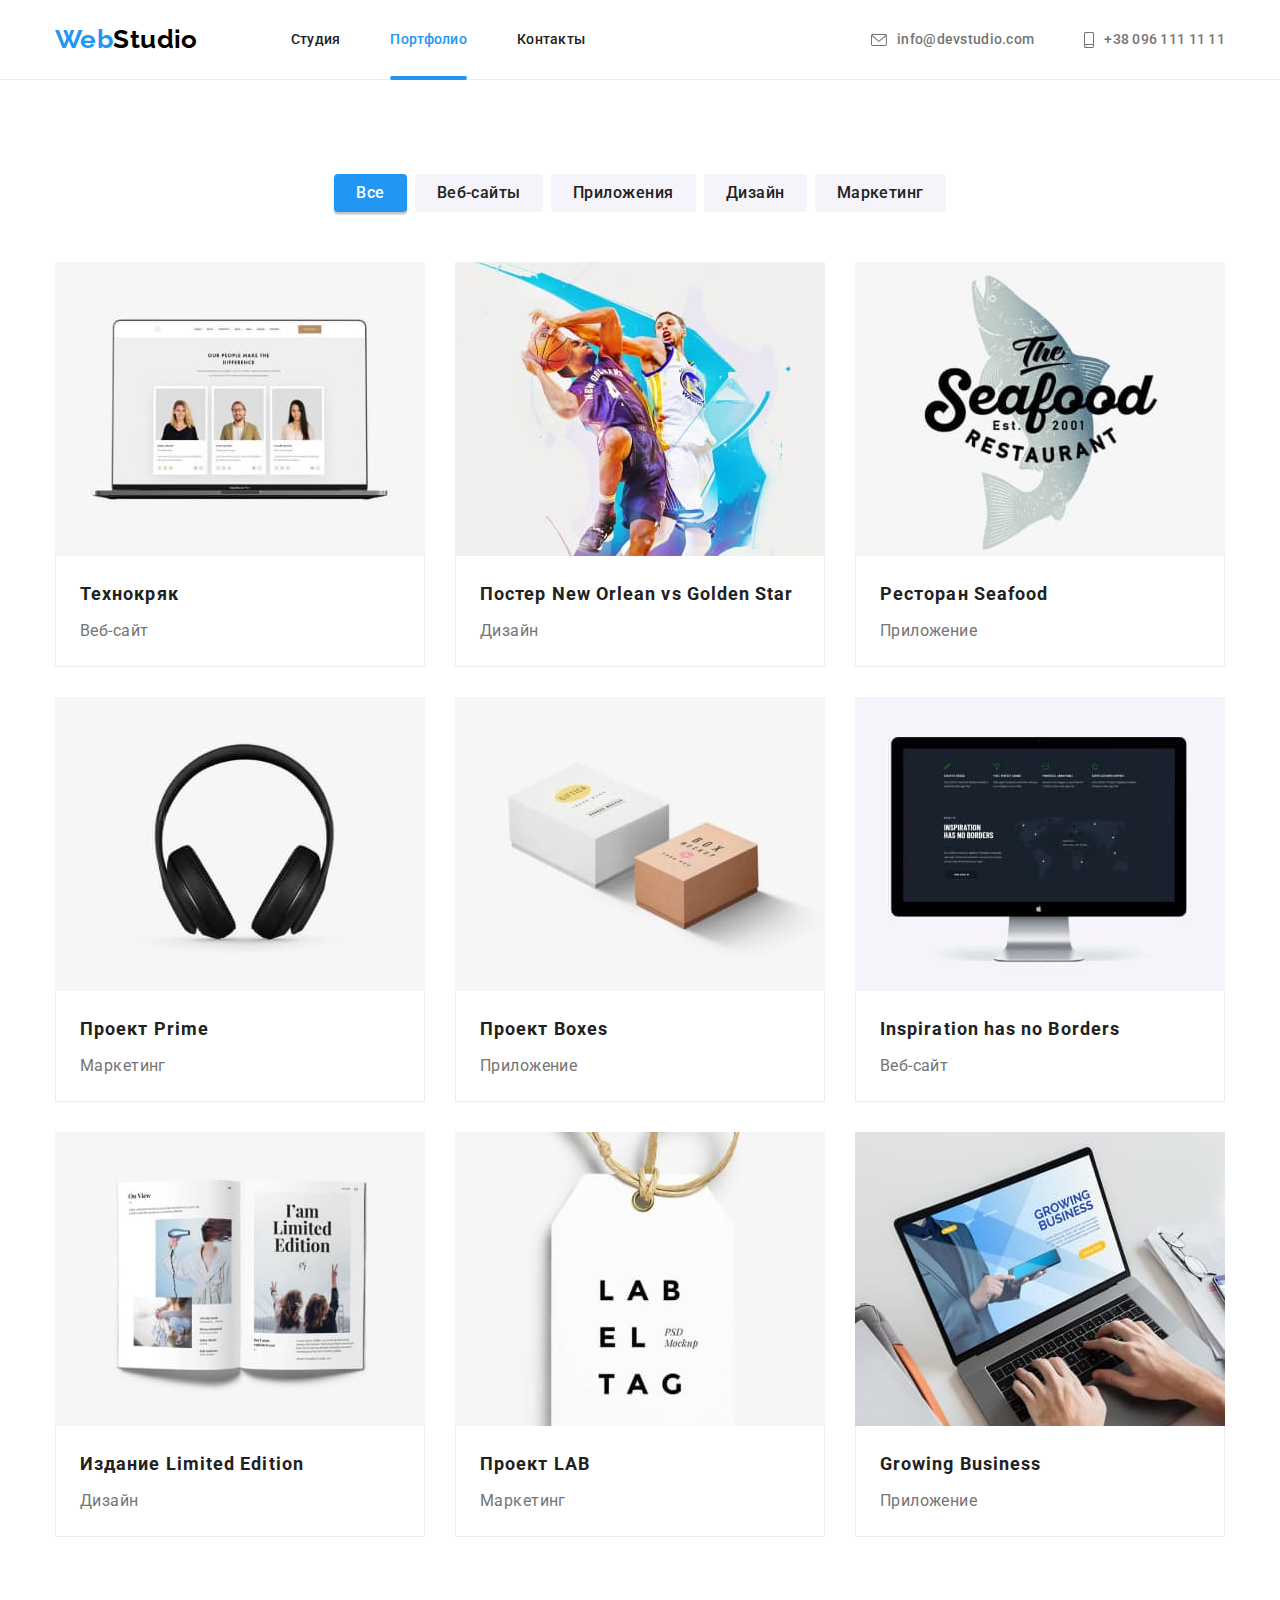
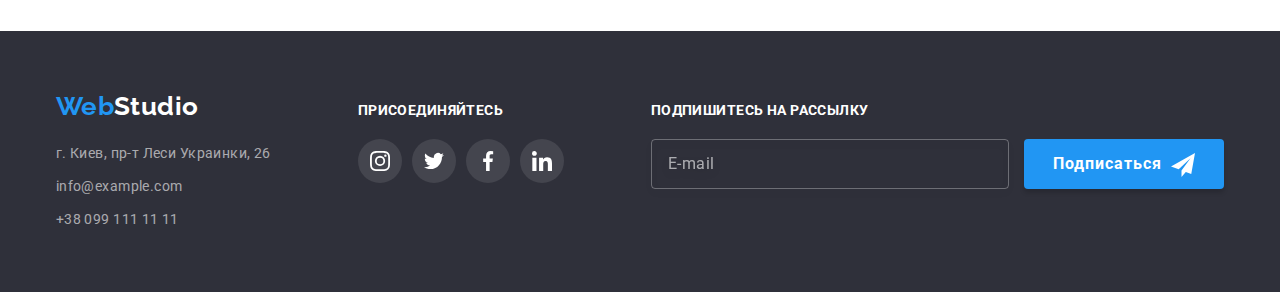
==== commit b18cadb2: "Homework-8" ====
--- a/portfolio.html
+++ b/portfolio.html
@@ -61,12 +61,12 @@
         <!-- Mobile menu -->
         <button class="menu-toggle js-open-menu" aria-expanded="false" aria-controls="mobile-menu">
           <svg
-            class="nav-menu__button-menu"
+            class="menu-toggle__icon--open"
             width="40"
             height="40"
             aria-label="Переключатель мобильного меню"
           >
-            <use class="menu-toggle__icon--open" href="./images/icons.svg#menu-open"></use>
+            <use href="./images/icons.svg#menu-open"></use>
           </svg>
         </button>
 
@@ -78,7 +78,7 @@
               height="40"
               aria-label="Переключатель мобильного меню"
             >
-              <use class="nav-menu__button-menu--close" href="./images/icons.svg#menu-close"></use>
+              <use href="./images/icons.svg#menu-close"></use>
             </svg>
           </button>
 
@@ -189,13 +189,21 @@
             <li class="projects-grid__item">
               <a href="" class="project link">
                 <div class="project__description">
-                  <img
-                    class="project__image"
-                    src="./images/portfolio-1.jpg"
-                    alt="Веб-сайт"
-                    width="370"
-                    height="294"
-                  />
+                  <picture>
+                    <source
+                      srcset="./images/portfolio-1.jpg 1x, ./images/portfolio-1@2x.jpg 2x"
+                      media="(max-width:767px)"
+                    />
+                    <source
+                      srcset="./images/portfolio-1-t.jpg 1x, ./images/portfolio-1-t@2x.jpg 2x"
+                      media="(max-width:1199px)"
+                    />
+                    <source
+                      srcset="./images/portfolio-1-d.jpg 1x, ./images/portfolio-1-d@2x.jpg 2x"
+                      media="(min-width:1200px)"
+                    />
+                    <img class="project__image" src="./images/portfolio-1.jpg" alt="Веб-сайт" />
+                  </picture>
                   <div class="project__overlay">
                     <p class="project__text">
                       Технокряк это современная площадка распространения коронавируса. Компании
@@ -213,13 +221,21 @@
             <li class="projects-grid__item">
               <a href="" class="project link">
                 <div class="project__description">
-                  <img
-                    class="project__image"
-                    src="./images/portfolio-2.jpg"
-                    alt="Дизайн"
-                    width="370"
-                    height="294"
-                  />
+                  <picture>
+                    <source
+                      srcset="./images/portfolio-2.jpg 1x, ./images/portfolio-2@2x.jpg 2x"
+                      media="(max-width:767px)"
+                    />
+                    <source
+                      srcset="./images/portfolio-2-t.jpg 1x, ./images/portfolio-2-t@2x.jpg 2x"
+                      media="(max-width:1199px)"
+                    />
+                    <source
+                      srcset="./images/portfolio-2-d.jpg 1x, ./images/portfolio-2-d@2x.jpg 2x"
+                      media="(min-width:1200px)"
+                    />
+                    <img class="project__image" src="./images/portfolio-2.jpg" alt="Дизайн" />
+                  </picture>
                   <div class="project__overlay">
                     <p class="project__text">
                       Технокряк это современная площадка распространения коронавируса. Компании
@@ -237,13 +253,21 @@
             <li class="projects-grid__item">
               <a href="" class="project link">
                 <div class="project__description">
-                  <img
-                    class="project__image"
-                    src="./images/portfolio-3.jpg"
-                    alt="Приложение"
-                    width="370"
-                    height="294"
-                  />
+                  <picture>
+                    <source
+                      srcset="./images/portfolio-3.jpg 1x, ./images/portfolio-3@2x.jpg 2x"
+                      media="(max-width:767px)"
+                    />
+                    <source
+                      srcset="./images/portfolio-3-t.jpg 1x, ./images/portfolio-3-t@2x.jpg 2x"
+                      media="(max-width:1199px)"
+                    />
+                    <source
+                      srcset="./images/portfolio-3-d.jpg 1x, ./images/portfolio-3-d@2x.jpg 2x"
+                      media="(min-width:1200px)"
+                    />
+                    <img class="project__image" src="./images/portfolio-3.jpg" alt="Приложение" />
+                  </picture>
                   <div class="project__overlay">
                     <p class="project__text">
                       Технокряк это современная площадка распространения коронавируса. Компании
@@ -261,13 +285,21 @@
             <li class="projects-grid__item">
               <a href="" class="project link">
                 <div class="project__description">
-                  <img
-                    class="project__image"
-                    src="./images/portfolio-4.jpg"
-                    alt="Маркетинг"
-                    width="370"
-                    height="294"
-                  />
+                  <picture>
+                    <source
+                      srcset="./images/portfolio-4.jpg 1x, ./images/portfolio-4@2x.jpg 2x"
+                      media="(max-width:767px)"
+                    />
+                    <source
+                      srcset="./images/portfolio-4-t.jpg 1x, ./images/portfolio-4-t@2x.jpg 2x"
+                      media="(max-width:1199px)"
+                    />
+                    <source
+                      srcset="./images/portfolio-4-d.jpg 1x, ./images/portfolio-4-d@2x.jpg 2x"
+                      media="(min-width:1200px)"
+                    />
+                    <img class="project__image" src="./images/portfolio-4.jpg" alt="Маркетинг" />
+                  </picture>
                   <div class="project__overlay">
                     <p class="project__text">
                       Технокряк это современная площадка распространения коронавируса. Компании
@@ -285,13 +317,21 @@
             <li class="projects-grid__item">
               <a href="" class="project link">
                 <div class="project__description">
-                  <img
-                    class="project__image"
-                    src="./images/portfolio-5.jpg"
-                    alt="Приложение"
-                    width="370"
-                    height="294"
-                  />
+                  <picture>
+                    <source
+                      srcset="./images/portfolio-5.jpg 1x, ./images/portfolio-5@2x.jpg 2x"
+                      media="(max-width:767px)"
+                    />
+                    <source
+                      srcset="./images/portfolio-5-t.jpg 1x, ./images/portfolio-5-t@2x.jpg 2x"
+                      media="(max-width:1199px)"
+                    />
+                    <source
+                      srcset="./images/portfolio-5-d.jpg 1x, ./images/portfolio-5-d@2x.jpg 2x"
+                      media="(min-width:1200px)"
+                    />
+                    <img class="project__image" src="./images/portfolio-5.jpg" alt="Приложение" />
+                  </picture>
                   <div class="project__overlay">
                     <p class="project__text">
                       Технокряк это современная площадка распространения коронавируса. Компании
@@ -309,13 +349,21 @@
             <li class="projects-grid__item">
               <a href="" class="project link">
                 <div class="project__description">
-                  <img
-                    class="project__image"
-                    src="./images/portfolio-6.jpg"
-                    alt="Веб-сайт"
-                    width="370"
-                    height="294"
-                  />
+                  <picture>
+                    <source
+                      srcset="./images/portfolio-6.jpg 1x, ./images/portfolio-6@2x.jpg 2x"
+                      media="(max-width:767px)"
+                    />
+                    <source
+                      srcset="./images/portfolio-6-t.jpg 1x, ./images/portfolio-6-t@2x.jpg 2x"
+                      media="(max-width:1199px)"
+                    />
+                    <source
+                      srcset="./images/portfolio-6-d.jpg 1x, ./images/portfolio-6-d@2x.jpg 2x"
+                      media="(min-width:1200px)"
+                    />
+                    <img class="project__image" src="./images/portfolio-6.jpg" alt="Веб-сайт" />
+                  </picture>
                   <div class="project__overlay">
                     <p class="project__text">
                       Технокряк это современная площадка распространения коронавируса. Компании
@@ -333,13 +381,21 @@
             <li class="projects-grid__item">
               <a href="" class="project link">
                 <div class="project__description">
-                  <img
-                    class="project__image"
-                    src="./images/portfolio-7.jpg"
-                    alt="Дизайн"
-                    width="370"
-                    height="294"
-                  />
+                  <picture>
+                    <source
+                      srcset="./images/portfolio-7.jpg 1x, ./images/portfolio-7@2x.jpg 2x"
+                      media="(max-width:767px)"
+                    />
+                    <source
+                      srcset="./images/portfolio-7-t.jpg 1x, ./images/portfolio-7-t@2x.jpg 2x"
+                      media="(max-width:1199px)"
+                    />
+                    <source
+                      srcset="./images/portfolio-7-d.jpg 1x, ./images/portfolio-7-d@2x.jpg 2x"
+                      media="(min-width:1200px)"
+                    />
+                    <img class="project__image" src="./images/portfolio-7.jpg" alt="Дизайн" />
+                  </picture>
                   <div class="project__overlay">
                     <p class="project__text">
                       Технокряк это современная площадка распространения коронавируса. Компании
@@ -357,13 +413,21 @@
             <li class="projects-grid__item">
               <a href="" class="project link">
                 <div class="project__description">
-                  <img
-                    class="project__image"
-                    src="./images/portfolio-8.jpg"
-                    alt="Маркетинг"
-                    width="370"
-                    height="294"
-                  />
+                  <picture>
+                    <source
+                      srcset="./images/portfolio-8.jpg 1x, ./images/portfolio-8@2x.jpg 2x"
+                      media="(max-width:767px)"
+                    />
+                    <source
+                      srcset="./images/portfolio-8-t.jpg 1x, ./images/portfolio-8-t@2x.jpg 2x"
+                      media="(max-width:1199px)"
+                    />
+                    <source
+                      srcset="./images/portfolio-8-d.jpg 1x, ./images/portfolio-8-d@2x.jpg 2x"
+                      media="(min-width:1200px)"
+                    />
+                    <img class="project__image" src="./images/portfolio-8.jpg" alt="Маркетинг" />
+                  </picture>
                   <div class="project__overlay">
                     <p class="project__text">
                       Технокряк это современная площадка распространения коронавируса. Компании
@@ -381,13 +445,21 @@
             <li class="projects-grid__item">
               <a href="" class="project link">
                 <div class="project__description">
-                  <img
-                    class="project__image"
-                    src="./images/portfolio-9.jpg"
-                    alt="Приложение"
-                    width="370"
-                    height="294"
-                  />
+                  <picture>
+                    <source
+                      srcset="./images/portfolio-9.jpg 1x, ./images/portfolio-9@2x.jpg 2x"
+                      media="(max-width:767px)"
+                    />
+                    <source
+                      srcset="./images/portfolio-9-t.jpg 1x, ./images/portfolio-9-t@2x.jpg 2x"
+                      media="(max-width:1199px)"
+                    />
+                    <source
+                      srcset="./images/portfolio-9-d.jpg 1x, ./images/portfolio-9-d@2x.jpg 2x"
+                      media="(min-width:1200px)"
+                    />
+                    <img class="project__image" src="./images/portfolio-9.jpg" alt="Приложение" />
+                  </picture>
                   <div class="project__overlay">
                     <p class="project__text">
                       Технокряк это современная площадка распространения коронавируса. Компании
--- a/css/main.min.css
+++ b/css/main.min.css
@@ -1,2 +1,2 @@
-body{background-color:#fff;color:#757575;font-family:'Roboto', sans-serif;font-size:14px;letter-spacing:0.03em}textarea{resize:none}h1,h2,h3,h4,h5,h6,p{margin:0}html{-webkit-box-sizing:border-box;box-sizing:border-box}*,*::after,*::before{-webkit-box-sizing:inherit;box-sizing:inherit}img{display:block;max-width:100%;height:auto}address{font-style:normal}.link{text-decoration:none;color:inherit}.section{padding-top:60px;padding-bottom:60px}.section--small{display:none}@media screen and (min-width: 1200px){.section{padding-top:94px;padding-bottom:94px}.section--small{padding-top:0}}.section--background{background-color:#f5f4fa}.container{padding-left:15px;padding-right:15px;margin-left:auto;margin-right:auto}@media screen and (min-width: 480px){.container{width:480px}}@media screen and (min-width: 768px){.container{width:768px}}@media screen and (min-width: 1200px){.container{width:1200px}}.list{list-style:none;padding:0;margin:0}.section__title{margin-bottom:30px;color:#212121;font-weight:700;font-size:28px;line-height:1.17;text-align:center}@media screen and (min-width: 1200px){.section__title{margin-bottom:50px;font-size:36px}}.logo{color:#2196f3;font-family:'Raleway', sans-serif;font-weight:700;font-size:26px;line-height:1.2}.logo--black{color:#000}.logo--white{color:#fff}.logo--footer{display:block;margin-bottom:20px}.container--header,.navigation,.nav-menu,.contacts-menu{display:-webkit-box;display:-ms-flexbox;display:flex;-webkit-box-align:center;-ms-flex-align:center;align-items:center}@media screen and (max-width: 767px){.nav-menu{display:none}}@media screen and (min-width: 768px){.nav-menu{margin-left:88px}}@media screen and (min-width: 1200px){.nav-menu{margin-left:93px}}@media screen and (max-width: 767px){.contacts-menu{display:none}}@media screen and (min-width: 768px){.contacts-menu{display:block;margin-left:auto}}@media screen and (min-width: 1200px){.contacts-menu{display:-webkit-box;display:-ms-flexbox;display:flex}}.nav-menu__item:not(:last-child){margin-right:50px}@media screen and (min-width: 1200px){.contacts-menu__item:not(:last-child){margin-right:50px}}.nav-menu__page,.contacts-menu__contact{display:-webkit-inline-box;display:-ms-inline-flexbox;display:inline-flex;-webkit-box-align:center;-ms-flex-align:center;align-items:center;padding-top:32px;padding-bottom:31px;color:#212121;font-weight:500;font-size:14px;line-height:1.14;letter-spacing:0.02em;-webkit-transition:color 250ms cubic-bezier(0.4, 0, 0.2, 1);transition:color 250ms cubic-bezier(0.4, 0, 0.2, 1)}.contacts-menu__contact{color:#757575}@media screen and (min-width: 768px){.contacts-menu__contact{padding-top:5px;padding-bottom:5px;font-size:12px}}@media screen and (min-width: 1200px){.contacts-menu__contact{padding-top:32px;padding-bottom:31px;font-size:14px}}.contacts-menu__icon{fill:currentColor;margin-right:10px}.nav-menu__page:hover,.nav-menu__page:focus,.nav-menu__page--current,.contacts-menu__contact:hover,.contacts-menu__contact:focus{color:#2196f3}.nav-menu__page{position:relative}.nav-menu__page--current::after{content:'';position:absolute;bottom:-1px;width:100%;background-color:#2196f3;border:2px solid #2196f3;border-radius:2px}.page-header{position:relative;padding-top:10px;padding-bottom:10px;border-bottom:1px solid #ececec}@media screen and (min-width: 768px){.page-header{padding:0}}.menu-toggle{display:-webkit-box;display:-ms-flexbox;display:flex;-webkit-box-align:center;-ms-flex-align:center;align-items:center;-webkit-box-pack:center;-ms-flex-pack:center;justify-content:center;margin-left:auto;padding:0;background-color:transparent;cursor:pointer;border:none;outline:none;color:#000;-webkit-transition:color 250ms cubic-bezier(0.4, 0, 0.2, 1);transition:color 250ms cubic-bezier(0.4, 0, 0.2, 1)}.menu-toggle--close{position:absolute;top:10px;right:25px}.menu-toggle__icon--open,.menu-toggle__icon--close{fill:currentColor}.menu-toggle:hover,.menu-toggle:focus{color:#2196f3}@media screen and (min-width: 768px){.menu-toggle{display:none}}.nav-menu-mobile{position:fixed;top:0;left:0;width:100vw;height:100vh;background-color:#fff;z-index:200;-webkit-transform:translateX(100%);transform:translateX(100%);-webkit-transition:-webkit-transform 250ms cubic-bezier(0.4, 0, 0.2, 1);transition:-webkit-transform 250ms cubic-bezier(0.4, 0, 0.2, 1);transition:transform 250ms cubic-bezier(0.4, 0, 0.2, 1);transition:transform 250ms cubic-bezier(0.4, 0, 0.2, 1), -webkit-transform 250ms cubic-bezier(0.4, 0, 0.2, 1)}.nav-menu-mobile.is-open{-webkit-transform:translateX(0);transform:translateX(0)}.mobile-menu{position:absolute;top:0;left:0;padding:48px 0 0 40px;margin:0;list-style:none}.mobile-menu__item{display:block;margin-bottom:32px;font-weight:500;font-size:40px;line-height:1.18;letter-spacing:0.02em;color:#212121;text-decoration:none;-webkit-transition:color 250ms cubic-bezier(0.4, 0, 0.2, 1);transition:color 250ms cubic-bezier(0.4, 0, 0.2, 1)}.mobile-menu__item:hover,.mobile-menu__item:focus,.mobile-menu__item--current{color:#2196f3}.mobile-contacts{position:absolute;bottom:0;left:0;padding:0 0 38px 40px;margin:0}.mobile-contacts__communication,.mobile-contacts__social{padding:0;list-style:none}.mobile-contacts__social{display:-webkit-box;display:-ms-flexbox;display:flex;-ms-flex-wrap:wrap;flex-wrap:wrap;margin-left:-10px}.mobile-contacts__communication__item{display:block;margin-bottom:32px;font-weight:500;font-size:34px;line-height:1.17;letter-spacing:0.02em;color:#2196f3;text-decoration:none;-webkit-transition:color 250ms cubic-bezier(0.4, 0, 0.2, 1);transition:color 250ms cubic-bezier(0.4, 0, 0.2, 1)}.mobile-contacts__communication__item:hover,.mobile-contacts__communication__item:focus{color:#188ce8}.mobile-contacts__communication__item--mail{margin-bottom:54px;font-size:24px;color:#757575}.mobile-contacts__communication__item--mail:hover,.mobile-contacts__communication__item--mail:focus{color:#2196f3}.mobile-contacts__social__item{margin-top:10px}.mobile-contacts__social__item:not(:last-child){border-right:1px solid rgba(33,33,33,0.2)}.mobile-contacts__social__link{padding-right:10px;padding-left:10px;font-weight:500;font-size:18px;line-height:1.22;letter-spacing:0.02em;color:#2196f3;text-decoration:none;-webkit-transition:color 250ms cubic-bezier(0.4, 0, 0.2, 1);transition:color 250ms cubic-bezier(0.4, 0, 0.2, 1)}.mobile-contacts__social__link:hover,.mobile-contacts__social__link:focus{color:#188ce8}.page-footer{padding-top:60px;padding-bottom:60px;background-color:#2f303a}.footer{margin-top:-60px;text-align:center}@media screen and (min-width: 768px){.footer{display:-webkit-box;display:-ms-flexbox;display:flex;-ms-flex-wrap:wrap;flex-wrap:wrap;margin-left:-165px;-webkit-box-pack:center;-ms-flex-pack:center;justify-content:center;-webkit-box-align:baseline;-ms-flex-align:baseline;align-items:baseline}}@media screen and (min-width: 1200px){.footer{margin-top:-12px;margin-left:-87px;text-align:left}}.address__contact{color:rgba(255,255,255,0.6);font-weight:400;font-size:14px;line-height:1.71;-webkit-transition:color 250ms cubic-bezier(0.4, 0, 0.2, 1);transition:color 250ms cubic-bezier(0.4, 0, 0.2, 1)}.address__contact:hover,.address__contact:focus{color:#fff}.address__item:not(:last-child){margin-bottom:9px}.footer-grid{margin-top:60px}@media screen and (min-width: 768px){.footer-grid{margin-left:165px}}@media screen and (min-width: 1200px){.footer-grid{margin-top:12px;margin-left:87px}}.footer__heading{display:inline-block;margin-bottom:20px;color:#fff;font-weight:700;line-height:1.33;text-transform:uppercase}.social-footer{display:-webkit-box;display:-ms-flexbox;display:flex;-webkit-box-pack:center;-ms-flex-pack:center;justify-content:center}.social-footer__item+.social-footer__item{margin-left:10px}.social-footer__link{display:-webkit-box;display:-ms-flexbox;display:flex;-webkit-box-pack:center;-ms-flex-pack:center;justify-content:center;-webkit-box-align:center;-ms-flex-align:center;align-items:center;width:44px;height:44px;background-color:rgba(255,255,255,0.1);color:#fff;border-radius:50%;-webkit-transition:background-color 250ms cubic-bezier(0.4, 0, 0.2, 1),color 250ms cubic-bezier(0.4, 0, 0.2, 1);transition:background-color 250ms cubic-bezier(0.4, 0, 0.2, 1),color 250ms cubic-bezier(0.4, 0, 0.2, 1)}.social-footer__link:hover,.social-footer__link:focus{background-color:#2196f3;color:#fff}.social-footer__icon{fill:currentColor}.footer-form__input{margin:0 0 20px 0;padding:14px 16px;width:100%;background-color:transparent;border:1px solid rgba(255,255,255,0.3);-webkit-filter:drop-shadow(0px 4px 4px rgba(0,0,0,0.15));filter:drop-shadow(0px 4px 4px rgba(0,0,0,0.15));border-radius:4px;font-size:16px;line-height:1.25;letter-spacing:0.03em;color:#fff;-webkit-transition:border-color 250ms cubic-bezier(0.4, 0, 0.2, 1);transition:border-color 250ms cubic-bezier(0.4, 0, 0.2, 1)}.footer-form__input::-webkit-input-placeholder{color:rgba(255,255,255,0.6)}.footer-form__input:-ms-input-placeholder{color:rgba(255,255,255,0.6)}.footer-form__input::-ms-input-placeholder{color:rgba(255,255,255,0.6)}.footer-form__input::placeholder{color:rgba(255,255,255,0.6)}.footer-form__input:hover,.footer-form__input:focus{outline:none;border-color:#fff}@media screen and (min-width: 768px){.footer-form__input{width:450px}}@media screen and (min-width: 1200px){.footer-form__input{margin:0 12px 0 0;width:358px}}.button{font-family:inherit;letter-spacing:0.03em;cursor:pointer;border:none;border-radius:4px}.button__primary{display:block;margin:auto;padding:10px 0;width:200px;background-color:#2196f3;color:#fff;font-weight:700;font-size:16px;line-height:1.87;letter-spacing:0.06em;-webkit-box-shadow:0px 4px 4px rgba(0,0,0,0.15);box-shadow:0px 4px 4px rgba(0,0,0,0.15);-webkit-transition:background-color 250ms cubic-bezier(0.4, 0, 0.2, 1);transition:background-color 250ms cubic-bezier(0.4, 0, 0.2, 1)}.button__primary:hover,.button__primary:focus{background-color:#188ce8}@media screen and (min-width: 1200px){.button__primary{display:inline-block}}.button__primary--center{display:block;margin:auto}.button__icon{margin-left:4px;vertical-align:middle;fill:currentColor}.filter{display:-webkit-box;display:-ms-flexbox;display:flex;-ms-flex-wrap:wrap;flex-wrap:wrap;margin-top:-15px;margin-left:-8px;margin-bottom:30px}@media screen and (min-width: 768px){.filter{-webkit-box-pack:center;-ms-flex-pack:center;justify-content:center}}@media screen and (min-width: 1200px){.filter{margin-bottom:50px}}.filter__item{margin-top:15px;margin-left:8px}.filter__button{padding:6px 22px;background-color:#f5f4fa;color:#212121;font-weight:500;font-size:16px;line-height:1.62;-webkit-transition:background-color 250ms cubic-bezier(0.4, 0, 0.2, 1),color 250ms cubic-bezier(0.4, 0, 0.2, 1),-webkit-box-shadow 250ms cubic-bezier(0.4, 0, 0.2, 1);transition:background-color 250ms cubic-bezier(0.4, 0, 0.2, 1),color 250ms cubic-bezier(0.4, 0, 0.2, 1),-webkit-box-shadow 250ms cubic-bezier(0.4, 0, 0.2, 1);transition:background-color 250ms cubic-bezier(0.4, 0, 0.2, 1),color 250ms cubic-bezier(0.4, 0, 0.2, 1),box-shadow 250ms cubic-bezier(0.4, 0, 0.2, 1);transition:background-color 250ms cubic-bezier(0.4, 0, 0.2, 1),color 250ms cubic-bezier(0.4, 0, 0.2, 1),box-shadow 250ms cubic-bezier(0.4, 0, 0.2, 1),-webkit-box-shadow 250ms cubic-bezier(0.4, 0, 0.2, 1)}.filter__button:hover,.filter__button:focus,.filter__button.current{background-color:#2196f3;color:#fff;-webkit-box-shadow:0px 3px 1px rgba(0,0,0,0.1),0px 1px 2px rgba(0,0,0,0.08),0px 2px 2px rgba(0,0,0,0.12);box-shadow:0px 3px 1px rgba(0,0,0,0.1),0px 1px 2px rgba(0,0,0,0.08),0px 2px 2px rgba(0,0,0,0.12)}.hero{padding-top:118px;padding-bottom:118px;height:400px;margin-left:auto;margin-right:auto;text-align:center;background-color:#2f303a;background-image:-webkit-gradient(linear, left top, right top, from(rgba(47,48,58,0.4)), to(rgba(47,48,58,0.4))),url(../images/hero.jpg);background-image:linear-gradient(to right, rgba(47,48,58,0.4), rgba(47,48,58,0.4)),url(../images/hero.jpg);background-repeat:no-repeat;background-position:center;background-size:cover}@media screen and (min-width: 1200px){.hero{padding-top:200px;padding-bottom:200px;height:600px}}.hero__title{margin-bottom:30px;color:#fff;font-weight:900;font-size:28px;line-height:1.36;letter-spacing:0.06em;text-transform:uppercase}@media screen and (min-width: 1200px){.hero__title{font-size:44px}}.benefits{margin-top:-30px}@media screen and (min-width: 768px){.benefits{display:-webkit-box;display:-ms-flexbox;display:flex;-ms-flex-wrap:wrap;flex-wrap:wrap;margin-left:-30px}}.benefits__item{margin-top:30px}@media screen and (min-width: 768px){.benefits__item{-ms-flex-preferred-size:calc(100% / 2 - 30px);flex-basis:calc(100% / 2 - 30px);margin-left:30px}}@media screen and (min-width: 1200px){.benefits__item{-ms-flex-preferred-size:calc(100% / 4 - 30px);flex-basis:calc(100% / 4 - 30px)}}.benefits__icon{display:-webkit-box;display:-ms-flexbox;display:flex;-webkit-box-pack:center;-ms-flex-pack:center;justify-content:center;-webkit-box-align:center;-ms-flex-align:center;align-items:center;height:120px;margin-bottom:30px;background-color:#f5f4fa;border-radius:4px}.benefits__title{margin-bottom:10px;color:#212121;font-weight:700;font-size:14px;line-height:1.14;text-align:center;text-transform:uppercase}@media screen and (min-width: 768px){.benefits__title{text-align:left}}.benefits__description{line-height:1.71}.services{display:-webkit-box;display:-ms-flexbox;display:flex;-ms-flex-wrap:wrap;flex-wrap:wrap;margin-left:-30px;margin-top:-30px}.services__item{-ms-flex-preferred-size:calc(100% / 3 - 30px);flex-basis:calc(100% / 3 - 30px);margin-left:30px;margin-top:30px;position:relative}.services__description{position:absolute;bottom:0;width:100%;text-align:center;padding-top:27px;padding-bottom:27px;font-weight:700;line-height:1.14;text-transform:uppercase;background-color:rgba(47,48,58,0.8);color:#fff}@media screen and (min-width: 768px){.team{display:-webkit-box;display:-ms-flexbox;display:flex;-ms-flex-wrap:wrap;flex-wrap:wrap;margin-top:-30px;margin-left:-30px}}.team__item{margin-top:30px;padding-bottom:30px;background-color:#fff;-webkit-box-shadow:0px 1px 3px rgba(0,0,0,0.12),0px 1px 1px rgba(0,0,0,0.14),0px 2px 1px rgba(0,0,0,0.2);box-shadow:0px 1px 3px rgba(0,0,0,0.12),0px 1px 1px rgba(0,0,0,0.14),0px 2px 1px rgba(0,0,0,0.2);border-radius:0px 0px 4px 4px}@media screen and (min-width: 768px){.team__item{-ms-flex-preferred-size:calc(100% / 2 - 30px);flex-basis:calc(100% / 2 - 30px);margin-left:30px}}@media screen and (min-width: 1200px){.team__item{-ms-flex-preferred-size:calc(100% / 4 - 30px);flex-basis:calc(100% / 4 - 30px)}}.team__image{margin-bottom:30px}.team__name,.team__position{font-size:16px;line-height:1.19;text-align:center}.team__name{margin-bottom:10px;color:#212121;font-weight:500}.team__position{margin-bottom:16px}.social-team{display:-webkit-box;display:-ms-flexbox;display:flex;-webkit-box-pack:center;-ms-flex-pack:center;justify-content:center}.social-team__item+.social-team__item{margin-left:10px}.social-team__link{display:-webkit-box;display:-ms-flexbox;display:flex;-webkit-box-pack:center;-ms-flex-pack:center;justify-content:center;-webkit-box-align:center;-ms-flex-align:center;align-items:center;width:44px;height:44px;background-color:#fff;color:#afb1b8;border-radius:50%;-webkit-transition:background-color 250ms cubic-bezier(0.4, 0, 0.2, 1),color 250ms cubic-bezier(0.4, 0, 0.2, 1);transition:background-color 250ms cubic-bezier(0.4, 0, 0.2, 1),color 250ms cubic-bezier(0.4, 0, 0.2, 1)}.social-team__link:hover,.social-team__link:focus{background-color:#2196f3;color:#fff}.social-team__icon{fill:currentColor}.clients{display:-webkit-box;display:-ms-flexbox;display:flex;-ms-flex-wrap:wrap;flex-wrap:wrap;margin-left:-30px;margin-top:-30px}.clients__item{-ms-flex-preferred-size:calc(100% / 2 - 30px);flex-basis:calc(100% / 2 - 30px);margin-left:30px;margin-top:30px}@media screen and (min-width: 768px){.clients__item{-ms-flex-preferred-size:calc(100% / 3 - 30px);flex-basis:calc(100% / 3 - 30px)}}@media screen and (min-width: 1200px){.clients__item{-ms-flex-preferred-size:calc(100% / 6 - 30px);flex-basis:calc(100% / 6 - 30px)}}.clients__link{display:-webkit-inline-box;display:-ms-inline-flexbox;display:inline-flex;-webkit-box-pack:center;-ms-flex-pack:center;justify-content:center;-webkit-box-align:center;-ms-flex-align:center;align-items:center;width:100%;height:92px;color:#afb1b8;border:1px solid #afb1b8;border-radius:4px;-webkit-transition:border 250ms cubic-bezier(0.4, 0, 0.2, 1),color 250ms cubic-bezier(0.4, 0, 0.2, 1);transition:border 250ms cubic-bezier(0.4, 0, 0.2, 1),color 250ms cubic-bezier(0.4, 0, 0.2, 1)}.clients__link:hover,.clients__link:focus{border:1px solid #2196f3;color:#2196f3}.clients__icon{fill:currentColor}.backdrop{position:fixed;top:0;left:0;width:100%;height:100%;background-color:rgba(0,0,0,0.2);opacity:1;-webkit-transition:opacity 250ms cubic-bezier(0.4, 0, 0.2, 1);transition:opacity 250ms cubic-bezier(0.4, 0, 0.2, 1);overflow-y:scroll}.backdrop.is-hidden{visibility:visible;opacity:0;pointer-events:none}.modal{padding:40px;background-color:#fff;-webkit-box-shadow:0px 1px 3px rgba(0,0,0,0.12),0px 1px 1px rgba(0,0,0,0.14),0px 2px 1px rgba(0,0,0,0.2);box-shadow:0px 1px 3px rgba(0,0,0,0.12),0px 1px 1px rgba(0,0,0,0.14),0px 2px 1px rgba(0,0,0,0.2);border-radius:4px}@media screen and (min-width: 480px){.modal{position:absolute;top:50%;left:50%;width:450px;-webkit-transform:translate(-50%, -50%) scale(1);transform:translate(-50%, -50%) scale(1);-webkit-transition:-webkit-transform 250ms cubic-bezier(0.4, 0, 0.2, 1);transition:-webkit-transform 250ms cubic-bezier(0.4, 0, 0.2, 1);transition:transform 250ms cubic-bezier(0.4, 0, 0.2, 1);transition:transform 250ms cubic-bezier(0.4, 0, 0.2, 1), -webkit-transform 250ms cubic-bezier(0.4, 0, 0.2, 1)}}@media screen and (min-width: 1200px){.modal{width:528px}}.backdrop.is-hidden .modal{-webkit-transform:translate(-50%, -50%) scale(0.8);transform:translate(-50%, -50%) scale(0.8)}.button-close{position:absolute;top:8px;right:8px;padding:0;display:-webkit-box;display:-ms-flexbox;display:flex;-webkit-box-pack:center;-ms-flex-pack:center;justify-content:center;-webkit-box-align:center;-ms-flex-align:center;align-items:center;width:30px;height:30px;background-color:#fff;color:#000;border:1px solid rgba(0,0,0,0.1);border-radius:15px;cursor:pointer;-webkit-transition:color 250ms cubic-bezier(0.4, 0, 0.2, 1);transition:color 250ms cubic-bezier(0.4, 0, 0.2, 1)}.button-close__icon{fill:currentColor}.button-close:hover,.button-close:focus{color:#2196f3}.form__title{margin-bottom:25px;font-weight:700;font-size:20px;line-height:1.5;text-align:center;color:#212121}.form__field{display:block;position:relative}.form__icon{position:absolute;top:50%;left:12px;-webkit-transform:translateY(-50%);transform:translateY(-50%);fill:#212121;-webkit-transition:fill 250ms cubic-bezier(0.4, 0, 0.2, 1);transition:fill 250ms cubic-bezier(0.4, 0, 0.2, 1)}.form__input:hover+.form__icon,.form__input:focus+.form__icon{fill:#2196f3}.form__label{position:absolute;top:-16px;font-size:12px;line-height:0.87;letter-spacing:0.01em}.form__input{display:block;width:100%;margin:0 0 29px 0;padding:11px 16px 11px 40px;border:1px solid rgba(33,33,33,0.2);border-radius:4px;line-height:0.87;letter-spacing:0.01em;color:#212121;-webkit-transition:border-color 250ms cubic-bezier(0.4, 0, 0.2, 1);transition:border-color 250ms cubic-bezier(0.4, 0, 0.2, 1)}.form__input:hover,.form__input:focus{outline:none;border-color:#2196f3}.form__textarea{padding-left:16px;margin-bottom:20px}.form__textarea::-webkit-input-placeholder{color:rgba(117,117,117,0.5)}.form__textarea:-ms-input-placeholder{color:rgba(117,117,117,0.5)}.form__textarea::-ms-input-placeholder{color:rgba(117,117,117,0.5)}.form__textarea::placeholder{color:rgba(117,117,117,0.5)}.form__checkbox{display:-webkit-box;display:-ms-flexbox;display:flex;-webkit-box-pack:center;-ms-flex-pack:center;justify-content:center;-webkit-box-align:center;-ms-flex-align:center;align-items:center;margin-bottom:30px}.form__checkmark{-webkit-appearance:none;-moz-appearance:none;appearance:none}.form__check-icon{min-width:16px;height:16px;margin-right:7px;fill:none;border:2px solid #212121;border-radius:2px;-webkit-transition:border-color 250ms cubic-bezier(0.4, 0, 0.2, 1),background-color 250ms cubic-bezier(0.4, 0, 0.2, 1),fill 250ms cubic-bezier(0.4, 0, 0.2, 1);transition:border-color 250ms cubic-bezier(0.4, 0, 0.2, 1),background-color 250ms cubic-bezier(0.4, 0, 0.2, 1),fill 250ms cubic-bezier(0.4, 0, 0.2, 1)}.form__checkmark:focus+.form__check-icon,.form__checkmark:checked:focus+.form__check-icon{outline:2px solid #212121}.form__checkmark:checked+.form__check-icon{background-color:#2196f3;border-color:#2196f3;fill:#fff;outline:none}.form__agreement{font-size:12px}@media screen and (min-width: 1200px){.form__agreement{font-size:14px}}.form__terms{color:#2196f3;-webkit-transition:color 250ms cubic-bezier(0.4, 0, 0.2, 1);transition:color 250ms cubic-bezier(0.4, 0, 0.2, 1)}@media screen and (min-width: 768px){.projects-grid{display:-webkit-box;display:-ms-flexbox;display:flex;-ms-flex-wrap:wrap;flex-wrap:wrap;margin-top:-30px;margin-left:-30px}}.projects-grid__item{margin-top:30px;-webkit-transition:-webkit-box-shadow 250ms cubic-bezier(0.4, 0, 0.2, 1);transition:-webkit-box-shadow 250ms cubic-bezier(0.4, 0, 0.2, 1);transition:box-shadow 250ms cubic-bezier(0.4, 0, 0.2, 1);transition:box-shadow 250ms cubic-bezier(0.4, 0, 0.2, 1), -webkit-box-shadow 250ms cubic-bezier(0.4, 0, 0.2, 1)}@media screen and (min-width: 768px){.projects-grid__item{-ms-flex-preferred-size:calc(100% / 2 - 30px);flex-basis:calc(100% / 2 - 30px);margin-left:30px}}@media screen and (min-width: 1200px){.projects-grid__item{-ms-flex-preferred-size:calc(100% / 3 - 30px);flex-basis:calc(100% / 3 - 30px)}}.project{display:block}.projects-grid__item:hover,.project:focus{-webkit-box-shadow:0px 1px 1px rgba(0,0,0,0.12),0px 4px 4px rgba(0,0,0,0.06),1px 4px 6px rgba(0,0,0,0.16);box-shadow:0px 1px 1px rgba(0,0,0,0.12),0px 4px 4px rgba(0,0,0,0.06),1px 4px 6px rgba(0,0,0,0.16)}.project__description{position:relative;overflow:hidden}.project__overlay{position:absolute;top:0;left:0;width:100%;height:100%;background-color:rgba(33,150,243,0.9);-webkit-transform:translateY(101%);transform:translateY(101%);-webkit-transition:-webkit-transform 250ms cubic-bezier(0.4, 0, 0.2, 1);transition:-webkit-transform 250ms cubic-bezier(0.4, 0, 0.2, 1);transition:transform 250ms cubic-bezier(0.4, 0, 0.2, 1);transition:transform 250ms cubic-bezier(0.4, 0, 0.2, 1), -webkit-transform 250ms cubic-bezier(0.4, 0, 0.2, 1)}.projects-grid__item:hover .project__overlay,.project:focus .project__overlay{-webkit-transform:translateY(0);transform:translateY(0)}.project__text{position:absolute;top:50%;left:50%;-webkit-transform:translate(-50%, -50%);transform:translate(-50%, -50%);width:322px;font-weight:400;font-size:18px;line-height:1.56;color:#fff}.project__substrate{background-color:#fff;padding:20px 24px;border:1px solid #eeeeee;border-top:0}.project__name{margin-bottom:4px;color:#212121;font-weight:700;font-size:18px;line-height:2;letter-spacing:0.06em}.project__type{color:#757575;font-weight:400;font-size:16px;line-height:1.87}
+body{background-color:#fff;color:#757575;font-family:'Roboto', sans-serif;font-size:14px;letter-spacing:0.03em}textarea{resize:none}h1,h2,h3,h4,h5,h6,p{margin:0}html{-webkit-box-sizing:border-box;box-sizing:border-box}*,*::after,*::before{-webkit-box-sizing:inherit;box-sizing:inherit}img{display:block;max-width:100%;height:auto}address{font-style:normal}.link{text-decoration:none;color:inherit}.section{padding-top:60px;padding-bottom:60px}.section--small{display:none}@media screen and (min-width: 1200px){.section{padding-top:94px;padding-bottom:94px}.section--small{display:block;padding-top:0}}.section--background{background-color:#f5f4fa}.container{padding-left:15px;padding-right:15px;margin-left:auto;margin-right:auto}@media screen and (min-width: 480px){.container{width:480px}}@media screen and (min-width: 768px){.container{width:768px}}@media screen and (min-width: 1200px){.container{width:1200px}}.list{list-style:none;padding:0;margin:0}.section__title{margin-bottom:30px;color:#212121;font-weight:700;font-size:28px;line-height:1.17;text-align:center}@media screen and (min-width: 1200px){.section__title{margin-bottom:50px;font-size:36px}}.logo{color:#2196f3;font-family:'Raleway', sans-serif;font-weight:700;font-size:26px;line-height:1.2}.logo--black{color:#000}.logo--white{color:#fff}.logo--footer{display:block;margin-bottom:20px}.container--header,.navigation,.nav-menu,.contacts-menu{display:-webkit-box;display:-ms-flexbox;display:flex;-webkit-box-align:center;-ms-flex-align:center;align-items:center}@media screen and (max-width: 767px){.nav-menu{display:none}}@media screen and (min-width: 768px){.nav-menu{margin-left:88px}}@media screen and (min-width: 1200px){.nav-menu{margin-left:93px}}@media screen and (max-width: 767px){.contacts-menu{display:none}}@media screen and (min-width: 768px){.contacts-menu{display:block;margin-left:auto}}@media screen and (min-width: 1200px){.contacts-menu{display:-webkit-box;display:-ms-flexbox;display:flex}}.nav-menu__item:not(:last-child){margin-right:50px}@media screen and (min-width: 1200px){.contacts-menu__item:not(:last-child){margin-right:50px}}.nav-menu__page,.contacts-menu__contact{display:-webkit-inline-box;display:-ms-inline-flexbox;display:inline-flex;-webkit-box-align:center;-ms-flex-align:center;align-items:center;padding-top:32px;padding-bottom:31px;color:#212121;font-weight:500;font-size:14px;line-height:1.14;letter-spacing:0.02em;-webkit-transition:color 250ms cubic-bezier(0.4, 0, 0.2, 1);transition:color 250ms cubic-bezier(0.4, 0, 0.2, 1)}.contacts-menu__contact{color:#757575}@media screen and (min-width: 768px){.contacts-menu__contact{padding-top:5px;padding-bottom:5px;font-size:12px}}@media screen and (min-width: 1200px){.contacts-menu__contact{padding-top:32px;padding-bottom:31px;font-size:14px}}.contacts-menu__icon{fill:currentColor;margin-right:10px}.nav-menu__page:hover,.nav-menu__page:focus,.nav-menu__page--current,.contacts-menu__contact:hover,.contacts-menu__contact:focus{color:#2196f3}.nav-menu__page{position:relative}.nav-menu__page--current::after{content:'';position:absolute;bottom:-1px;width:100%;background-color:#2196f3;border:2px solid #2196f3;border-radius:2px}.page-header{position:relative;padding-top:10px;padding-bottom:10px;border-bottom:1px solid #ececec}@media screen and (min-width: 768px){.page-header{padding:0}}.menu-toggle{display:-webkit-box;display:-ms-flexbox;display:flex;-webkit-box-align:center;-ms-flex-align:center;align-items:center;-webkit-box-pack:center;-ms-flex-pack:center;justify-content:center;margin-left:auto;padding:0;background-color:transparent;cursor:pointer;border:none;outline:none;color:#000;-webkit-transition:color 250ms cubic-bezier(0.4, 0, 0.2, 1);transition:color 250ms cubic-bezier(0.4, 0, 0.2, 1)}.menu-toggle--close{position:absolute;top:10px;right:25px}.menu-toggle__icon--open,.menu-toggle__icon--close{fill:currentColor}.menu-toggle:hover,.menu-toggle:focus{color:#2196f3}@media screen and (min-width: 768px){.menu-toggle{display:none}}.nav-menu-mobile{position:fixed;top:0;left:0;width:100vw;height:100vh;background-color:#fff;z-index:200;-webkit-transform:translateX(100%);transform:translateX(100%);-webkit-transition:-webkit-transform 250ms cubic-bezier(0.4, 0, 0.2, 1);transition:-webkit-transform 250ms cubic-bezier(0.4, 0, 0.2, 1);transition:transform 250ms cubic-bezier(0.4, 0, 0.2, 1);transition:transform 250ms cubic-bezier(0.4, 0, 0.2, 1), -webkit-transform 250ms cubic-bezier(0.4, 0, 0.2, 1)}.nav-menu-mobile.is-open{-webkit-transform:translateX(0);transform:translateX(0)}.mobile-menu{position:absolute;top:0;left:0;padding:48px 0 0 40px;margin:0;list-style:none}.mobile-menu__item{display:block;margin-bottom:32px;font-weight:500;font-size:40px;line-height:1.18;letter-spacing:0.02em;color:#212121;text-decoration:none;-webkit-transition:color 250ms cubic-bezier(0.4, 0, 0.2, 1);transition:color 250ms cubic-bezier(0.4, 0, 0.2, 1)}.mobile-menu__item:hover,.mobile-menu__item:focus,.mobile-menu__item--current{color:#2196f3}@media screen and (max-width: 440px){.mobile-menu__item{font-size:32px;margin-bottom:20px}}@media screen and (max-height: 480px){.mobile-menu__item{font-size:32px;margin-bottom:20px}}.mobile-contacts{position:absolute;bottom:0;left:0;padding:0 0 38px 40px;margin:0}.mobile-contacts__communication{padding:0;list-style:none}@media screen and (max-height: 480px){.mobile-contacts__communication{display:none}}.mobile-contacts__communication__item{display:block;margin-bottom:32px;font-weight:500;font-size:34px;line-height:1.17;letter-spacing:0.02em;color:#2196f3;text-decoration:none;-webkit-transition:color 250ms cubic-bezier(0.4, 0, 0.2, 1);transition:color 250ms cubic-bezier(0.4, 0, 0.2, 1)}.mobile-contacts__communication__item:hover,.mobile-contacts__communication__item:focus{color:#188ce8}@media screen and (max-width: 440px){.mobile-contacts__communication__item{margin-bottom:20px;font-size:26px}}.mobile-contacts__communication__item--mail{margin-bottom:54px;font-size:24px;color:#757575}.mobile-contacts__communication__item--mail:hover,.mobile-contacts__communication__item--mail:focus{color:#2196f3}@media screen and (max-width: 440px){.mobile-contacts__communication__item--mail{margin-bottom:40px;font-size:18px}}.mobile-contacts__social{display:-webkit-box;display:-ms-flexbox;display:flex;-ms-flex-wrap:wrap;flex-wrap:wrap;margin-left:-10px;padding:0;list-style:none}.mobile-contacts__social__item{margin-top:10px}.mobile-contacts__social__item:not(:last-child){border-right:1px solid rgba(33,33,33,0.2)}.mobile-contacts__social__link{padding-right:10px;padding-left:10px;font-weight:500;font-size:18px;line-height:1.22;letter-spacing:0.02em;color:#2196f3;text-decoration:none;-webkit-transition:color 250ms cubic-bezier(0.4, 0, 0.2, 1);transition:color 250ms cubic-bezier(0.4, 0, 0.2, 1)}.mobile-contacts__social__link:hover,.mobile-contacts__social__link:focus{color:#188ce8}@media screen and (max-width: 440px){.mobile-contacts__social__link{font-size:14px}}@media screen and (max-height: 480px){.mobile-contacts__social__link{font-size:14px}}.page-footer{padding-top:60px;padding-bottom:60px;background-color:#2f303a}.footer{margin-top:-60px;text-align:center}@media screen and (min-width: 768px){.footer{display:-webkit-box;display:-ms-flexbox;display:flex;-ms-flex-wrap:wrap;flex-wrap:wrap;margin-left:-165px;-webkit-box-pack:center;-ms-flex-pack:center;justify-content:center;-webkit-box-align:baseline;-ms-flex-align:baseline;align-items:baseline}}@media screen and (min-width: 1200px){.footer{margin-top:-12px;margin-left:-87px;text-align:left}}.address__contact{color:rgba(255,255,255,0.6);font-weight:400;font-size:14px;line-height:1.71;-webkit-transition:color 250ms cubic-bezier(0.4, 0, 0.2, 1);transition:color 250ms cubic-bezier(0.4, 0, 0.2, 1)}.address__contact:hover,.address__contact:focus{color:#fff}.address__item:not(:last-child){margin-bottom:9px}.footer-grid{margin-top:60px}@media screen and (min-width: 768px){.footer-grid{margin-left:165px}}@media screen and (min-width: 1200px){.footer-grid{margin-top:12px;margin-left:87px}}.footer__heading{display:inline-block;margin-bottom:20px;color:#fff;font-weight:700;line-height:1.33;text-transform:uppercase}.social-footer{display:-webkit-box;display:-ms-flexbox;display:flex;-webkit-box-pack:center;-ms-flex-pack:center;justify-content:center}.social-footer__item+.social-footer__item{margin-left:10px}.social-footer__link{display:-webkit-box;display:-ms-flexbox;display:flex;-webkit-box-pack:center;-ms-flex-pack:center;justify-content:center;-webkit-box-align:center;-ms-flex-align:center;align-items:center;width:44px;height:44px;background-color:rgba(255,255,255,0.1);color:#fff;border-radius:50%;-webkit-transition:background-color 250ms cubic-bezier(0.4, 0, 0.2, 1),color 250ms cubic-bezier(0.4, 0, 0.2, 1);transition:background-color 250ms cubic-bezier(0.4, 0, 0.2, 1),color 250ms cubic-bezier(0.4, 0, 0.2, 1)}.social-footer__link:hover,.social-footer__link:focus{background-color:#2196f3;color:#fff}.social-footer__icon{fill:currentColor}.footer-form__input{margin:0 0 20px 0;padding:14px 16px;width:100%;background-color:transparent;border:1px solid rgba(255,255,255,0.3);-webkit-filter:drop-shadow(0px 4px 4px rgba(0,0,0,0.15));filter:drop-shadow(0px 4px 4px rgba(0,0,0,0.15));border-radius:4px;font-size:16px;line-height:1.25;letter-spacing:0.03em;color:#fff;-webkit-transition:border-color 250ms cubic-bezier(0.4, 0, 0.2, 1);transition:border-color 250ms cubic-bezier(0.4, 0, 0.2, 1)}.footer-form__input::-webkit-input-placeholder{color:rgba(255,255,255,0.6)}.footer-form__input:-ms-input-placeholder{color:rgba(255,255,255,0.6)}.footer-form__input::-ms-input-placeholder{color:rgba(255,255,255,0.6)}.footer-form__input::placeholder{color:rgba(255,255,255,0.6)}.footer-form__input:hover,.footer-form__input:focus{outline:none;border-color:#fff}@media screen and (min-width: 768px){.footer-form__input{width:450px}}@media screen and (min-width: 1200px){.footer-form__input{margin:0 12px 0 0;width:358px}}.button{font-family:inherit;letter-spacing:0.03em;cursor:pointer;border:none;border-radius:4px}.button__primary{display:block;margin:auto;padding:10px 0;width:200px;background-color:#2196f3;color:#fff;font-weight:700;font-size:16px;line-height:1.87;letter-spacing:0.06em;-webkit-box-shadow:0px 4px 4px rgba(0,0,0,0.15);box-shadow:0px 4px 4px rgba(0,0,0,0.15);-webkit-transition:background-color 250ms cubic-bezier(0.4, 0, 0.2, 1);transition:background-color 250ms cubic-bezier(0.4, 0, 0.2, 1)}.button__primary:hover,.button__primary:focus{background-color:#188ce8}@media screen and (min-width: 1200px){.button__primary{display:inline-block}}.button__primary--center{display:block;margin:auto}.button__icon{margin-left:4px;vertical-align:middle;fill:currentColor}.filter{display:-webkit-box;display:-ms-flexbox;display:flex;-ms-flex-wrap:wrap;flex-wrap:wrap;margin-top:-15px;margin-left:-8px;margin-bottom:30px}@media screen and (min-width: 768px){.filter{-webkit-box-pack:center;-ms-flex-pack:center;justify-content:center}}@media screen and (min-width: 1200px){.filter{margin-bottom:50px}}.filter__item{margin-top:15px;margin-left:8px}.filter__button{padding:6px 22px;background-color:#f5f4fa;color:#212121;font-weight:500;font-size:16px;line-height:1.62;-webkit-transition:background-color 250ms cubic-bezier(0.4, 0, 0.2, 1),color 250ms cubic-bezier(0.4, 0, 0.2, 1),-webkit-box-shadow 250ms cubic-bezier(0.4, 0, 0.2, 1);transition:background-color 250ms cubic-bezier(0.4, 0, 0.2, 1),color 250ms cubic-bezier(0.4, 0, 0.2, 1),-webkit-box-shadow 250ms cubic-bezier(0.4, 0, 0.2, 1);transition:background-color 250ms cubic-bezier(0.4, 0, 0.2, 1),color 250ms cubic-bezier(0.4, 0, 0.2, 1),box-shadow 250ms cubic-bezier(0.4, 0, 0.2, 1);transition:background-color 250ms cubic-bezier(0.4, 0, 0.2, 1),color 250ms cubic-bezier(0.4, 0, 0.2, 1),box-shadow 250ms cubic-bezier(0.4, 0, 0.2, 1),-webkit-box-shadow 250ms cubic-bezier(0.4, 0, 0.2, 1)}.filter__button:hover,.filter__button:focus,.filter__button.current{background-color:#2196f3;color:#fff;-webkit-box-shadow:0px 3px 1px rgba(0,0,0,0.1),0px 1px 2px rgba(0,0,0,0.08),0px 2px 2px rgba(0,0,0,0.12);box-shadow:0px 3px 1px rgba(0,0,0,0.1),0px 1px 2px rgba(0,0,0,0.08),0px 2px 2px rgba(0,0,0,0.12)}.hero{padding-top:118px;padding-bottom:118px;height:400px;margin-left:auto;margin-right:auto;text-align:center;background-color:#2f303a;background-image:-webkit-gradient(linear, left top, right top, from(rgba(47,48,58,0.4)), to(rgba(47,48,58,0.4))),url(../images/hero.jpg);background-image:linear-gradient(to right, rgba(47,48,58,0.4), rgba(47,48,58,0.4)),url(../images/hero.jpg);background-repeat:no-repeat;background-position:center;background-size:cover}@media screen and (min-width: 1200px){.hero{padding-top:200px;padding-bottom:200px;height:600px}}@media (min-device-pixel-ratio: 2), (-webkit-min-device-pixel-ratio: 2), (min-resolution: 192dpi), (min-resolution: 2dppx){.hero{background-image:-webkit-gradient(linear, left top, right top, from(rgba(47,48,58,0.4)), to(rgba(47,48,58,0.4))),url(../images/hero@2x.jpg);background-image:linear-gradient(to right, rgba(47,48,58,0.4), rgba(47,48,58,0.4)),url(../images/hero@2x.jpg)}}@media screen and (min-width: 481px){.hero{background-image:-webkit-gradient(linear, left top, right top, from(rgba(47,48,58,0.4)), to(rgba(47,48,58,0.4))),url(../images/hero-t.jpg);background-image:linear-gradient(to right, rgba(47,48,58,0.4), rgba(47,48,58,0.4)),url(../images/hero-t.jpg)}}@media screen and (min-width: 481px) and (min-device-pixel-ratio: 2), screen and (min-width: 481px) and (-webkit-min-device-pixel-ratio: 2), screen and (min-width: 481px) and (min-resolution: 192dpi), screen and (min-width: 481px) and (min-resolution: 2dppx){.hero{background-image:-webkit-gradient(linear, left top, right top, from(rgba(47,48,58,0.4)), to(rgba(47,48,58,0.4))),url(../images/hero-t@2x.jpg);background-image:linear-gradient(to right, rgba(47,48,58,0.4), rgba(47,48,58,0.4)),url(../images/hero-t@2x.jpg)}}@media screen and (min-width: 769px){.hero{background-image:-webkit-gradient(linear, left top, right top, from(rgba(47,48,58,0.4)), to(rgba(47,48,58,0.4))),url(../images/hero-d.jpg);background-image:linear-gradient(to right, rgba(47,48,58,0.4), rgba(47,48,58,0.4)),url(../images/hero-d.jpg)}}@media screen and (min-width: 769px) and (min-device-pixel-ratio: 2), screen and (min-width: 769px) and (-webkit-min-device-pixel-ratio: 2), screen and (min-width: 769px) and (min-resolution: 192dpi), screen and (min-width: 769px) and (min-resolution: 2dppx){.hero{background-image:-webkit-gradient(linear, left top, right top, from(rgba(47,48,58,0.4)), to(rgba(47,48,58,0.4))),url(../images/hero-d@2x.jpg);background-image:linear-gradient(to right, rgba(47,48,58,0.4), rgba(47,48,58,0.4)),url(../images/hero-d@2x.jpg)}}.hero__title{margin-bottom:30px;color:#fff;font-weight:900;font-size:28px;line-height:1.36;letter-spacing:0.06em;text-transform:uppercase}@media screen and (min-width: 1200px){.hero__title{font-size:44px}}.benefits{margin-top:-30px}@media screen and (min-width: 768px){.benefits{display:-webkit-box;display:-ms-flexbox;display:flex;-ms-flex-wrap:wrap;flex-wrap:wrap;margin-left:-30px}}.benefits__item{margin-top:30px}@media screen and (min-width: 768px){.benefits__item{-ms-flex-preferred-size:calc(100% / 2 - 30px);flex-basis:calc(100% / 2 - 30px);margin-left:30px}}@media screen and (min-width: 1200px){.benefits__item{-ms-flex-preferred-size:calc(100% / 4 - 30px);flex-basis:calc(100% / 4 - 30px)}}.benefits__icon{display:-webkit-box;display:-ms-flexbox;display:flex;-webkit-box-pack:center;-ms-flex-pack:center;justify-content:center;-webkit-box-align:center;-ms-flex-align:center;align-items:center;height:120px;margin-bottom:30px;background-color:#f5f4fa;border-radius:4px}.benefits__title{margin-bottom:10px;color:#212121;font-weight:700;font-size:14px;line-height:1.14;text-align:center;text-transform:uppercase}@media screen and (min-width: 768px){.benefits__title{text-align:left}}.benefits__description{line-height:1.71}.services{display:-webkit-box;display:-ms-flexbox;display:flex;-ms-flex-wrap:wrap;flex-wrap:wrap;margin-left:-30px;margin-top:-30px}.services__item{-ms-flex-preferred-size:calc(100% / 3 - 30px);flex-basis:calc(100% / 3 - 30px);margin-left:30px;margin-top:30px;position:relative}.services__description{position:absolute;bottom:0;width:100%;text-align:center;padding-top:27px;padding-bottom:27px;font-weight:700;line-height:1.14;text-transform:uppercase;background-color:rgba(47,48,58,0.8);color:#fff}@media screen and (min-width: 768px){.team{display:-webkit-box;display:-ms-flexbox;display:flex;-ms-flex-wrap:wrap;flex-wrap:wrap;margin-top:-30px;margin-left:-30px}}.team__item{margin-top:30px;padding-bottom:30px;background-color:#fff;-webkit-box-shadow:0px 1px 3px rgba(0,0,0,0.12),0px 1px 1px rgba(0,0,0,0.14),0px 2px 1px rgba(0,0,0,0.2);box-shadow:0px 1px 3px rgba(0,0,0,0.12),0px 1px 1px rgba(0,0,0,0.14),0px 2px 1px rgba(0,0,0,0.2);border-radius:0px 0px 4px 4px}@media screen and (min-width: 768px){.team__item{-ms-flex-preferred-size:calc(100% / 2 - 30px);flex-basis:calc(100% / 2 - 30px);margin-left:30px}}@media screen and (min-width: 1200px){.team__item{-ms-flex-preferred-size:calc(100% / 4 - 30px);flex-basis:calc(100% / 4 - 30px)}}.team__image{margin-bottom:30px}.team__name,.team__position{font-size:16px;line-height:1.19;text-align:center}.team__name{margin-bottom:10px;color:#212121;font-weight:500}.team__position{margin-bottom:16px}.social-team{display:-webkit-box;display:-ms-flexbox;display:flex;-webkit-box-pack:center;-ms-flex-pack:center;justify-content:center}.social-team__item+.social-team__item{margin-left:10px}.social-team__link{display:-webkit-box;display:-ms-flexbox;display:flex;-webkit-box-pack:center;-ms-flex-pack:center;justify-content:center;-webkit-box-align:center;-ms-flex-align:center;align-items:center;width:44px;height:44px;background-color:#fff;color:#afb1b8;border-radius:50%;-webkit-transition:background-color 250ms cubic-bezier(0.4, 0, 0.2, 1),color 250ms cubic-bezier(0.4, 0, 0.2, 1);transition:background-color 250ms cubic-bezier(0.4, 0, 0.2, 1),color 250ms cubic-bezier(0.4, 0, 0.2, 1)}.social-team__link:hover,.social-team__link:focus{background-color:#2196f3;color:#fff}.social-team__icon{fill:currentColor}.clients{display:-webkit-box;display:-ms-flexbox;display:flex;-ms-flex-wrap:wrap;flex-wrap:wrap;margin-left:-30px;margin-top:-30px}.clients__item{-ms-flex-preferred-size:calc(100% / 2 - 30px);flex-basis:calc(100% / 2 - 30px);margin-left:30px;margin-top:30px}@media screen and (min-width: 768px){.clients__item{-ms-flex-preferred-size:calc(100% / 3 - 30px);flex-basis:calc(100% / 3 - 30px)}}@media screen and (min-width: 1200px){.clients__item{-ms-flex-preferred-size:calc(100% / 6 - 30px);flex-basis:calc(100% / 6 - 30px)}}.clients__link{display:-webkit-inline-box;display:-ms-inline-flexbox;display:inline-flex;-webkit-box-pack:center;-ms-flex-pack:center;justify-content:center;-webkit-box-align:center;-ms-flex-align:center;align-items:center;width:100%;height:92px;color:#afb1b8;border:1px solid #afb1b8;border-radius:4px;-webkit-transition:border 250ms cubic-bezier(0.4, 0, 0.2, 1),color 250ms cubic-bezier(0.4, 0, 0.2, 1);transition:border 250ms cubic-bezier(0.4, 0, 0.2, 1),color 250ms cubic-bezier(0.4, 0, 0.2, 1)}.clients__link:hover,.clients__link:focus{border:1px solid #2196f3;color:#2196f3}.clients__icon{fill:currentColor}.backdrop{position:fixed;top:0;left:0;width:100%;height:100%;background-color:rgba(0,0,0,0.2);opacity:1;-webkit-transition:opacity 250ms cubic-bezier(0.4, 0, 0.2, 1);transition:opacity 250ms cubic-bezier(0.4, 0, 0.2, 1)}.backdrop.is-hidden{visibility:visible;opacity:0;pointer-events:none}@media screen and (max-height: 600px){.backdrop{overflow-y:scroll}}.modal{padding:40px;height:100vh;background-color:#fff}@media screen and (min-width: 480px){.modal{position:absolute;top:50%;left:50%;width:450px;height:609px;-webkit-transform:translate(-50%, -50%) scale(1);transform:translate(-50%, -50%) scale(1);-webkit-box-shadow:0px 1px 3px rgba(0,0,0,0.12),0px 1px 1px rgba(0,0,0,0.14),0px 2px 1px rgba(0,0,0,0.2);box-shadow:0px 1px 3px rgba(0,0,0,0.12),0px 1px 1px rgba(0,0,0,0.14),0px 2px 1px rgba(0,0,0,0.2);border-radius:4px;-webkit-transition:-webkit-transform 250ms cubic-bezier(0.4, 0, 0.2, 1);transition:-webkit-transform 250ms cubic-bezier(0.4, 0, 0.2, 1);transition:transform 250ms cubic-bezier(0.4, 0, 0.2, 1);transition:transform 250ms cubic-bezier(0.4, 0, 0.2, 1), -webkit-transform 250ms cubic-bezier(0.4, 0, 0.2, 1)}.backdrop.is-hidden .modal{-webkit-transform:translate(-50%, -50%) scale(0.8);transform:translate(-50%, -50%) scale(0.8)}}@media screen and (max-height: 430px){.modal{position:absolute;top:0;left:50%;width:450px;height:609px;-webkit-transform:translateX(-50%) scale(1);transform:translateX(-50%) scale(1);-webkit-box-shadow:0px 1px 3px rgba(0,0,0,0.12),0px 1px 1px rgba(0,0,0,0.14),0px 2px 1px rgba(0,0,0,0.2);box-shadow:0px 1px 3px rgba(0,0,0,0.12),0px 1px 1px rgba(0,0,0,0.14),0px 2px 1px rgba(0,0,0,0.2);border-radius:4px;-webkit-transition:-webkit-transform 250ms cubic-bezier(0.4, 0, 0.2, 1);transition:-webkit-transform 250ms cubic-bezier(0.4, 0, 0.2, 1);transition:transform 250ms cubic-bezier(0.4, 0, 0.2, 1);transition:transform 250ms cubic-bezier(0.4, 0, 0.2, 1), -webkit-transform 250ms cubic-bezier(0.4, 0, 0.2, 1)}.backdrop.is-hidden .modal{-webkit-transform:translatex(-50%) scale(0.8);transform:translatex(-50%) scale(0.8)}}@media screen and (min-width: 1200px){.modal{width:528px;height:581px}}.button-close{position:absolute;top:8px;right:8px;padding:0;display:-webkit-box;display:-ms-flexbox;display:flex;-webkit-box-pack:center;-ms-flex-pack:center;justify-content:center;-webkit-box-align:center;-ms-flex-align:center;align-items:center;width:30px;height:30px;background-color:#fff;color:#000;border:1px solid rgba(0,0,0,0.1);border-radius:15px;cursor:pointer;-webkit-transition:color 250ms cubic-bezier(0.4, 0, 0.2, 1);transition:color 250ms cubic-bezier(0.4, 0, 0.2, 1)}.button-close__icon{fill:currentColor}.button-close:hover,.button-close:focus{color:#2196f3}.form__title{margin-bottom:25px;font-weight:700;font-size:20px;line-height:1.5;text-align:center;color:#212121}.form__field{display:block;position:relative}.form__icon{position:absolute;top:50%;left:12px;-webkit-transform:translateY(-50%);transform:translateY(-50%);fill:#212121;-webkit-transition:fill 250ms cubic-bezier(0.4, 0, 0.2, 1);transition:fill 250ms cubic-bezier(0.4, 0, 0.2, 1)}.form__input:hover+.form__icon,.form__input:focus+.form__icon{fill:#2196f3}.form__label{position:absolute;top:-16px;font-size:12px;line-height:0.87;letter-spacing:0.01em}.form__input{display:block;width:100%;margin:0 0 29px 0;padding:11px 16px 11px 40px;border:1px solid rgba(33,33,33,0.2);border-radius:4px;line-height:0.87;letter-spacing:0.01em;color:#212121;-webkit-transition:border-color 250ms cubic-bezier(0.4, 0, 0.2, 1);transition:border-color 250ms cubic-bezier(0.4, 0, 0.2, 1)}.form__input:hover,.form__input:focus{outline:none;border-color:#2196f3}.form__textarea{padding-left:16px;margin-bottom:20px}.form__textarea::-webkit-input-placeholder{color:rgba(117,117,117,0.5)}.form__textarea:-ms-input-placeholder{color:rgba(117,117,117,0.5)}.form__textarea::-ms-input-placeholder{color:rgba(117,117,117,0.5)}.form__textarea::placeholder{color:rgba(117,117,117,0.5)}.form__checkbox{display:-webkit-box;display:-ms-flexbox;display:flex;-webkit-box-pack:center;-ms-flex-pack:center;justify-content:center;-webkit-box-align:center;-ms-flex-align:center;align-items:center;margin-bottom:30px}.form__checkmark{-webkit-appearance:none;-moz-appearance:none;appearance:none}.form__check-icon{min-width:16px;height:16px;margin-right:7px;fill:none;border:2px solid #212121;border-radius:2px;-webkit-transition:border-color 250ms cubic-bezier(0.4, 0, 0.2, 1),background-color 250ms cubic-bezier(0.4, 0, 0.2, 1),fill 250ms cubic-bezier(0.4, 0, 0.2, 1);transition:border-color 250ms cubic-bezier(0.4, 0, 0.2, 1),background-color 250ms cubic-bezier(0.4, 0, 0.2, 1),fill 250ms cubic-bezier(0.4, 0, 0.2, 1)}.form__checkmark:focus+.form__check-icon,.form__checkmark:checked:focus+.form__check-icon{outline:2px solid #212121}.form__checkmark:checked+.form__check-icon{background-color:#2196f3;border-color:#2196f3;fill:#fff;outline:none}.form__agreement{font-size:12px}@media screen and (min-width: 1200px){.form__agreement{font-size:14px}}.form__terms{color:#2196f3;-webkit-transition:color 250ms cubic-bezier(0.4, 0, 0.2, 1);transition:color 250ms cubic-bezier(0.4, 0, 0.2, 1)}@media screen and (min-width: 768px){.projects-grid{display:-webkit-box;display:-ms-flexbox;display:flex;-ms-flex-wrap:wrap;flex-wrap:wrap;margin-top:-30px;margin-left:-30px}}.projects-grid__item{margin-top:30px;-webkit-transition:-webkit-box-shadow 250ms cubic-bezier(0.4, 0, 0.2, 1);transition:-webkit-box-shadow 250ms cubic-bezier(0.4, 0, 0.2, 1);transition:box-shadow 250ms cubic-bezier(0.4, 0, 0.2, 1);transition:box-shadow 250ms cubic-bezier(0.4, 0, 0.2, 1), -webkit-box-shadow 250ms cubic-bezier(0.4, 0, 0.2, 1)}@media screen and (min-width: 768px){.projects-grid__item{-ms-flex-preferred-size:calc(100% / 2 - 30px);flex-basis:calc(100% / 2 - 30px);margin-left:30px}}@media screen and (min-width: 1200px){.projects-grid__item{-ms-flex-preferred-size:calc(100% / 3 - 30px);flex-basis:calc(100% / 3 - 30px)}}.project{display:-webkit-box;display:-ms-flexbox;display:flex;-webkit-box-orient:vertical;-webkit-box-direction:normal;-ms-flex-direction:column;flex-direction:column;height:100%}.projects-grid__item:hover,.project:focus{-webkit-box-shadow:0px 1px 1px rgba(0,0,0,0.12),0px 4px 4px rgba(0,0,0,0.06),1px 4px 6px rgba(0,0,0,0.16);box-shadow:0px 1px 1px rgba(0,0,0,0.12),0px 4px 4px rgba(0,0,0,0.06),1px 4px 6px rgba(0,0,0,0.16)}.project__description{position:relative;overflow:hidden}.project__overlay{position:absolute;top:0;left:0;width:100%;height:100%;background-color:rgba(33,150,243,0.9);-webkit-transform:translateY(101%);transform:translateY(101%);-webkit-transition:-webkit-transform 250ms cubic-bezier(0.4, 0, 0.2, 1);transition:-webkit-transform 250ms cubic-bezier(0.4, 0, 0.2, 1);transition:transform 250ms cubic-bezier(0.4, 0, 0.2, 1);transition:transform 250ms cubic-bezier(0.4, 0, 0.2, 1), -webkit-transform 250ms cubic-bezier(0.4, 0, 0.2, 1)}.projects-grid__item:hover .project__overlay,.project:focus .project__overlay{-webkit-transform:translateY(0);transform:translateY(0)}.project__text{position:absolute;top:50%;left:50%;-webkit-transform:translate(-50%, -50%);transform:translate(-50%, -50%);width:322px;font-weight:400;font-size:18px;line-height:1.56;color:#fff}.project__substrate{background-color:#fff;padding:20px 24px;border:1px solid #eeeeee;border-top:0;-webkit-box-flex:1;-ms-flex-positive:1;flex-grow:1}.project__name{margin-bottom:4px;color:#212121;font-weight:700;font-size:18px;line-height:2;letter-spacing:0.06em}.project__type{color:#757575;font-weight:400;font-size:16px;line-height:1.87}
 /*# sourceMappingURL=main.min.css.map */